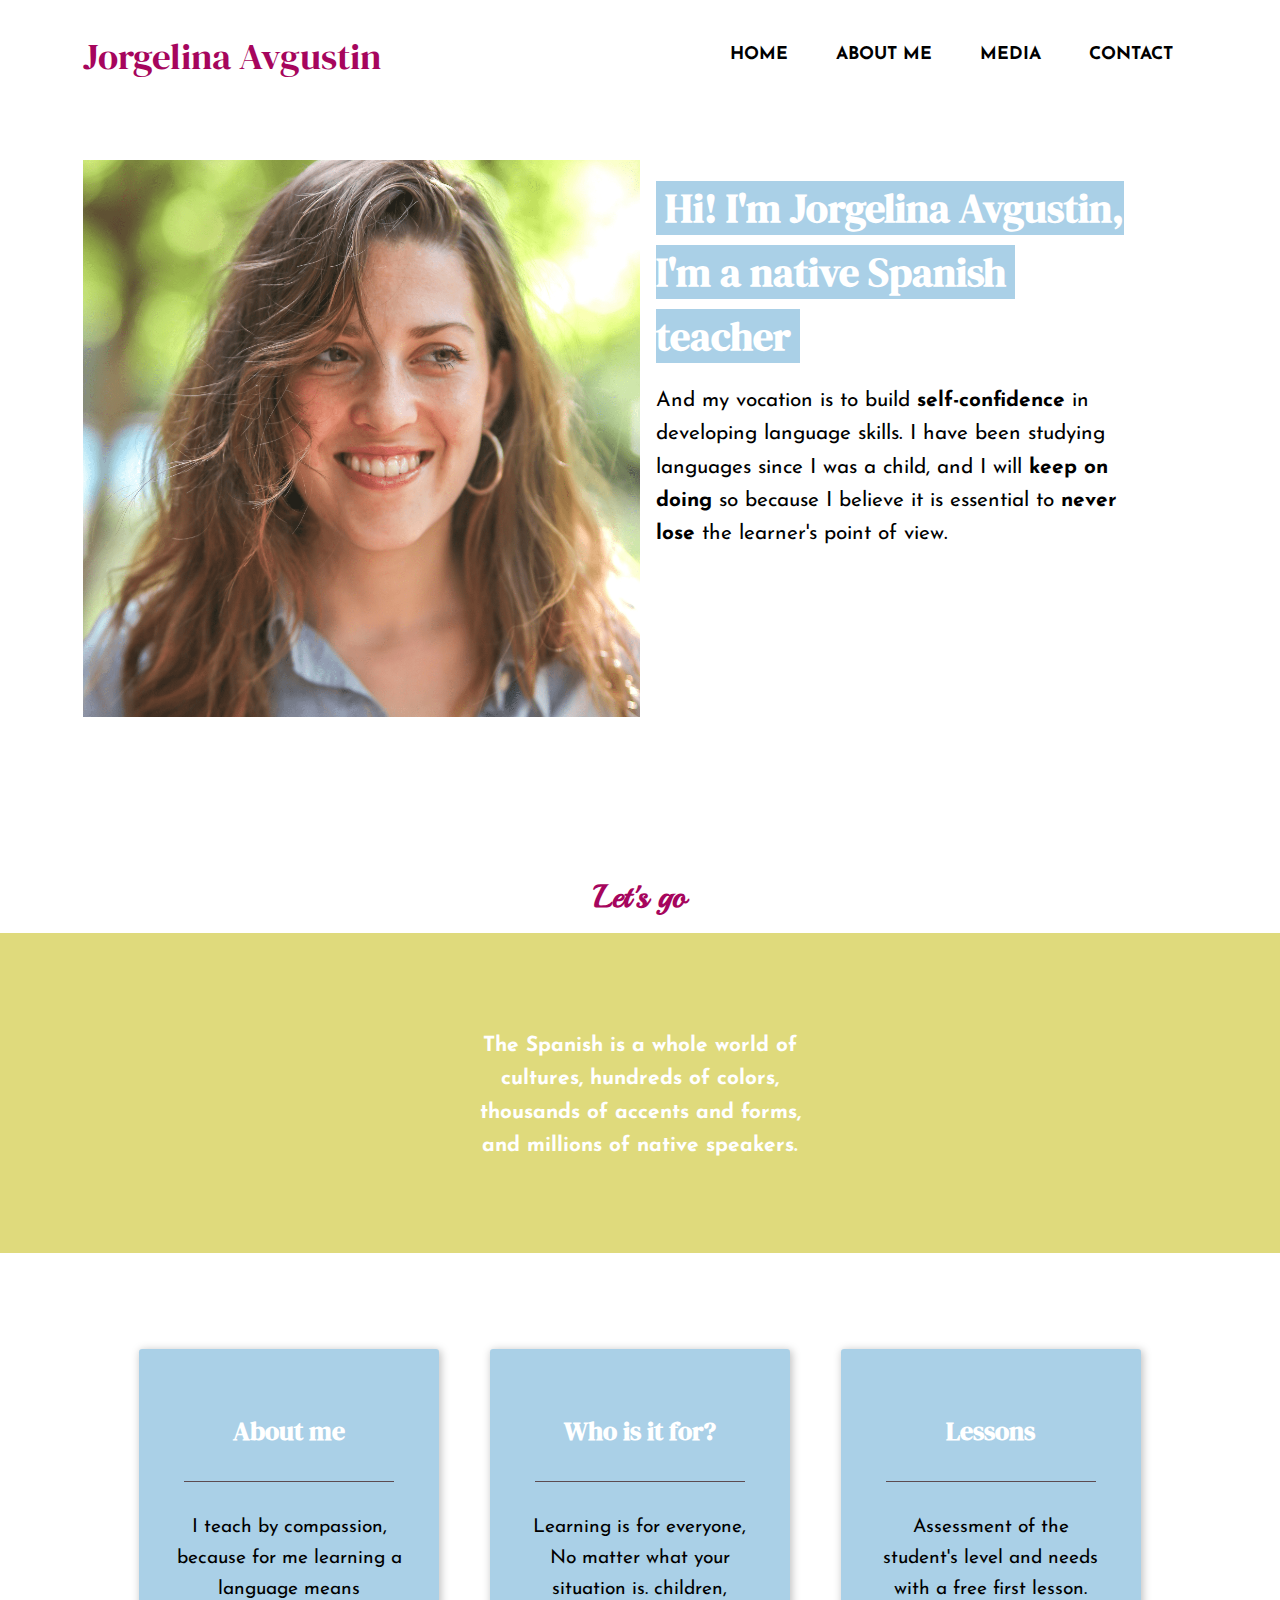
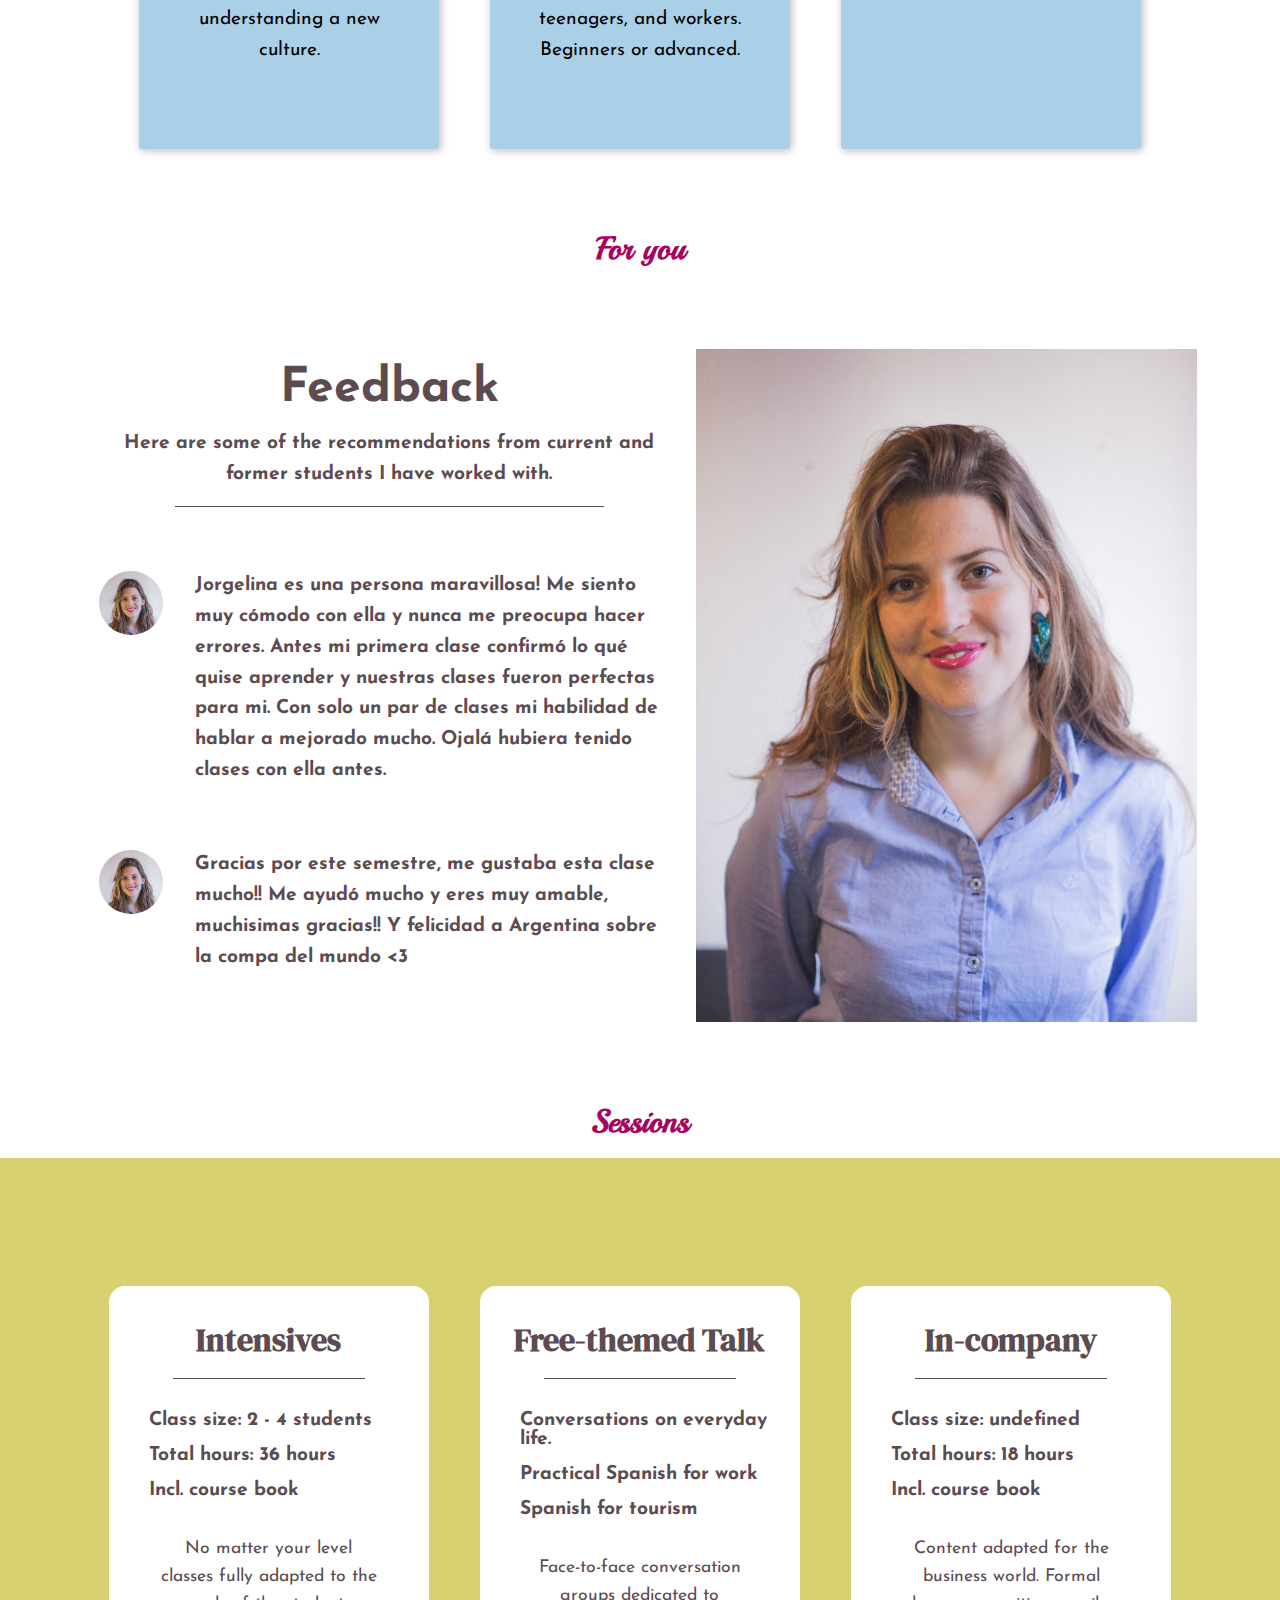
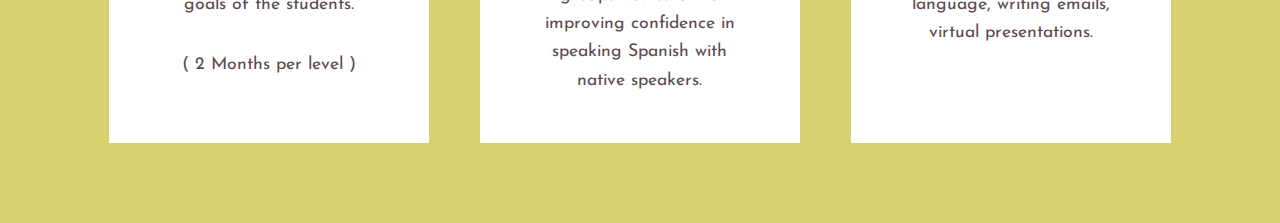
==== index.html @ 318514cb "avance en section contact, mejora de imagenes" ====
<!DOCTYPE html>
<html lang="en">
<head>
    <meta charset="UTF-8">
    <meta name="viewport" content="width=device-width, initial-scale=1.0">
    <link rel="stylesheet" href="style.css">
    
    <link href="https://fonts.googleapis.com/css2?family=Great+Vibes&family=Josefin+Sans:wght@200&display=swap" rel="stylesheet">
    <link rel="preconnect" href="https://fonts.googleapis.com">
    <link rel="preconnect" href="https://fonts.gstatic.com" crossorigin>
    <link href="https://fonts.googleapis.com/css2?family=DM+Serif+Display&family=Great+Vibes&family=Josefin+Sans:wght@200&display=swap" rel="stylesheet">
    <link rel="preconnect" href="https://fonts.googleapis.com">
    <link rel="preconnect" href="https://fonts.gstatic.com" crossorigin>
    <link href="https://fonts.googleapis.com/css2?family=DM+Serif+Display&family=Great+Vibes&family=Josefin+Sans:wght@200&family=Playball&display=swap" rel="stylesheet">
    
    <title>Document</title>
</head>
<body>
    <header class="header">
        <sectiom class="container">
            <div class="logo ">
               <a href="index.html">Jorgelina Avgustin</a>
            </div>
            <button class="menu-btn">
                <svg xmlns="http://www.w3.org/2000/svg" width="40" height="30" viewBox="0 0 24 24"><path d="M4 6H20V8H4zM4 11H20V13H4zM4 16H20V18H4z"/></svg>
                <svg class="none" xmlns="http://www.w3.org/2000/svg" width="40" height="40" viewBox="0 0 24 24"><path d="M16.192 6.344L11.949 10.586 7.707 6.344 6.293 7.758 10.535 12 6.293 16.242 7.707 17.656 11.949 13.414 16.192 17.656 17.606 16.242 13.364 12 17.606 7.758z"/></svg>
            </button>
            <nav class="menu ">
                <a href="index.html">HOME</a>
                <a href="about.html">ABOUT ME</a>
                <a href="media.html">MEDIA</a>
                <a href="contact.html">CONTACT</a>
            </nav>
        </sectiom> 
    </header>
    <section class="home">
        <div class="container">
           
            <div class="home-content">
                <img src="Assets/1-min.png" alt="">
                <article class="margin1"><h1> Hi! I'm Jorgelina Avgustin,
I'm a native Spanish teacher 
</h1>
                            <p class="padding-t1">And my vocation is to build <b>self-confidence</b> in developing language skills. 
                                I have been studying languages since I was a child, and I will <b>keep on doing</b> so because I believe it is essential to <b>never lose</b> the learner's point of view. 
                            </p>
                           </article>

            </div>
        </div>

    </section>
    <h2 class="text-center">Let's go</h2>
    <section class="section2 text-center">
        
        <article class="informacion1">
            <div class=" container">
                <p class="margin1">The Spanish is a whole world of cultures, hundreds of colors, thousands of accents and forms, 
                    and millions of native speakers.</p>
            </div>
        </article>


        <div class="container ">

            <div class="cards">
                <aside class="about box-shadow-1">
                    <h3>About me</h3>
                    <div class="hr"></div>
                    <p>I teach by compassion, because for me learning a language means understanding a new culture.</p>
                
            </aside>
      


            <aside class="about box-shadow-1 ">
                    <h3>Who is it for?</h3>
                    <div class="hr"></div>
                    <p>Learning is for everyone, No matter what your situation is.  children, teenagers, and workers. 
                        Beginners or advanced. </p>
                
            </aside>
      

        
            <aside class="about  box-shadow-1">
                    <h3>Lessons </h3>
                    <div class="hr"></div>
                    <p>    Assessment of the student's level and needs with a free first lesson.</p>
                
            </aside>


            </div>

        </div>


    </section>
    <h2 class="text-center back-white"> For you</h2>
    <section class="section3">
        
            <div class=" container">
                <article class="informacion2">
                    <div class="opiniones">
                        <h4 class=" text-center ">Feedback</h4>
                        <p class=" text-center margin1">Here are some of the recommendations from current and former <b>students</b> I have worked with. </p>
                        <div class="hr"></div>
                        <aside class="users">
                            <img class="margin1" src="./Assets/IMG_0565.jpg" alt="">
                            <p class="padding01">Jorgelina es una persona maravillosa! 
                                Me siento muy cómodo con ella y nunca me preocupa hacer errores. Antes mi primera clase confirmó lo qué quise aprender y nuestras clases fueron perfectas para mi. Con solo un par de clases mi habilidad de hablar a mejorado mucho. Ojalá hubiera tenido clases con ella antes. </p>
                        </aside>
                        <aside class="users">
                            <img  class="margin1" src="./Assets/IMG_0565.jpg" alt="">
                            <p class="padding01">Gracias por este semestre, me gustaba esta clase mucho!! Me ayudó mucho y eres muy amable, muchisimas gracias!! Y felicidad a Argentina sobre la compa del mundo <3</p>
                        </aside>
                    </div>

                    <img src="./Assets/IMG_0574-min.jpg" alt="">
            </article>
            </div>
        
    </section>
    <h2 class="text-center back-white">Sessions</h2>
    <section class="section4">
        <div class="container">
                <div class="cards2">
                    <aside class="card ">
                        <h3 class="text-center">Intensives</h3>
                        <div class="hr"></div>
                        <ul>
                            <li>Class size: 2 - 4 students </li>
                            <LI  class="padding-t1">Total hours: 36 hours</LI>
                            <li  class="padding-t1">Incl. course book</li>
                        </ul>
                        <p class="text-center padding-t1">No matter your level classes fully adapted to the goals of the students.</p>
                        <p class="text-center">( 2 Months per level )</p>

     
                    </aside>

                    <aside class="card ">
                        <h3 class="text-center">Free-themed Talk</h3>
                        <div class="hr"></div>
                        <ul>
                            <li>Conversations on everyday life. </li>
                            <LI  class="padding-t1">Practical Spanish for work</LI>
                            <li  class="padding-t1">Spanish for tourism</li>
                        </ul>
                        <p class="text-center padding-t1">Face-to-face conversation groups
                            dedicated to improving confidence 
                           in speaking Spanish with native speakers.</p>

     
                    </aside>

                    <aside class="card">
                            <h3 class="text-center">In-company</h3>


                        <div class="hr"></div>
                        <div class="cabecera"></div>
                        <ul>
                            <li>Class size: undefined </li>
                            <LI class="padding-t1">Total hours: 18 hours</LI>
                            <li  class="padding-t1">Incl. course book</li>
                        </ul>
                        <p class="text-center padding-t1">Content adapted for the business world. Formal language, writing emails, virtual presentations.</p>

                    </aside>
                </div>

        </div>
    </section>


    <script src="index.js"></script>
</body>
</html>
---- style.css ----
/* *********** Custom Properties ********** */
:root{
    --light-blue-color:#d7d16f;
    --blue-color:#aad0e7;
    --gray-color:#fffff;
    --darkk-color:#5c4b51;
    --orange-color:#a6055d;
    --light-red-color:#0e0d0d;
    --red-color:#dfda7c;
    --header-height:5rem;
    --max-width:70%;
    --font: "Josefin Sans", sans-serif;
  }
  
  
  /* *********** Resets ********** */
  html {
      box-sizing: border-box;
      font-family: var(--font);
      font-size: 16px;
      scroll-behavior: smooth;
    }
    
    *,
    *::after,
    *::before {
      box-sizing: inherit;
    }
    
    body {
      margin: 0;
      overflow-x: hidden;
      color: var(--text-color);
    }
    
    a {
      color: var(--link-color);
      text-decoration: none;
    }
    
  
    
    h1 {
      margin: 0;
      font-size: 2rem;
    }
    
    h2 {
      margin: 0;
      font-size: 1.5rem;
    }
    
    h3 {
      margin: 0;
      font-size: 1.25rem;
    }
    
    h4 {
      margin: 0;
      font-size: 1rem;
    }
    
    h5 {
      margin: 0;
      font-size: 0.85rem;
    }
    
    h6 {
      margin: 0;
      font-size: 0.7rem;
    }
    
    img {
      width: 100%;
      height: auto;
    }
    
    p {
      line-height: 1.6;
      margin: 0;
    }
    /* *********** Utilities ********** */
    .btn{
      margin-top: 1rem;
      padding:  1rem 1rem;
      border-radius: 0rem;
      border: thin solid #000;
      display: inline-block;
      text-align: center;
      text-decoration: none;
      color: #000;
      
      font-size: 1.2rem;
      font-weight: bold;
      
      transition: all .4s ease-in .1s;
    }
    .btn:hover{
      background-color: #000;
      color: #fff;
    }



    .top50{
      position: absolute;
      top: 50%;
    }
    .text-felt{
      text-align: left;
    }
    .text-center{
      text-align: center;
    }
    .text-right{
      text-align: right;
    }
    .padding1{
      padding: 1rem;
    }
    .padding01{
      padding: 0 1rem;
    }
    .padding-b1{
      padding-bottom: 1rem;
    }
    .padding-t1{
      padding-top: 1rem;
    }
    .margin1{
      margin: 1rem;
    }
   .none{
      display: none;
  }
  .box-shadow-1{
    box-shadow: 0.10rem 0.10rem .5rem rgba(0, 0, 0,0.25); 
  }
  .font-2{
    font-size: 1.1rem;
  }
  .back-white{
    background-color: white;
  }
  .container{
    width: 90%;
    margin-left: auto;
    margin-right: auto;
  }
  @media screen and (min-width:720px){
    .container{
      width: 60%;
    }
  }

  /* *********** Menu   ///   Header ********** */

.menu-btn{
  
    border: 0;
    cursor: pointer;
    background-color: var(--second-color);
  }
  .menu-btn svg{
    fill: var(--orange-color);
  }
  
  
  
  
  
  
  .menu{
      position: fixed;
      left: 0;
      bottom: var(--header-height);
      width: 100%;
      background-color:#fff;
      display: flex;
      flex-direction: column;
      top: var(--header-height);
      height: 16rem;
      pointer-events: none;
      z-index: 999;
  

      clip-path: inset(0 0 100% 0);
      transition: clip-path .7s ease;
  }
  
  .menu.is-active{
    clip-path: inset(0 0 0 0);
    pointer-events: auto;
    box-shadow: 0.10rem 0.10rem .5rem rgba(0, 0, 0,0.25); 
    }
  
  .menu a{
    color: var(--dark-color);
    margin: 1.5rem;
    font-size: 1rem;
    text-decoration: none;
    font-family: 'Josefin Sans', sans-serif;
    font-weight: bold;

  }


    /*header*/
    .header{
      
      left: 0;
      top: 0;
      z-index: 999;
      padding: .6rem;
      width: 100%;
      height: var(--header-height);
      background-color:var(--gray-color);
  }
  .header> .container{
    margin-top: .8rem;
    display: flex;
    justify-content: space-between;
    align-items: center;
    width: 100%;
    }
  .logo{
    
    font-size: 7vw;
    color: var(--orange-color);
    font-family: 'DM Serif Display', serif;
  }


  @media screen and (min-width:500px){
    .logo{
      font-size: 2.3rem;
    }

  
  }
  
  @media screen and (min-width:1024px){
    .menu-btn{
      display: none;
    }
    .menu{
      position: static;
      clip-path: inset(0 0 0 0);
      pointer-events: auto;
      width: auto;
      flex-direction: row;

      height: 32%;

    }
    .none{
      display: inline;
    }
    .menu a{
      font-size: 1.1rem;
    }
    .header > .container{
      justify-content: space-between;
    }
    .menu a{
      padding-bottom: .2rem;
      position: relative;
    }
    .menu a::after{
      content: "";
      position: absolute;
      width: 0;
      bottom: 0;
      height: .10rem;
      background-color: #000;
      left: 50%;
      transition: width 0.5s ease, left 0.5s ease, right 0.5s ease 
    }
    .menu a:hover::after{
      width: 100%;
      left: 0;
    }    .menu a::after{
      content: "";
      position: absolute;
      width: 0;
      bottom: 0;
      height: .10rem;
      background-color: #000;
      left: 50%;
      transition: width 0.5s ease, left 0.5s ease, right 0.5s ease 
    }
    .menu a:hover::after{
      width: 100%;
      left: 0;
    }
    }
  

/* ************** Styles ************** */ 




  /* ************** HOME ************** */ 

.home{
  padding-top: 5rem;
  padding-bottom: 7rem;
  background-color: var(--gray-color);
}

h1{
  font-size: 2rem;
  font-family: 'DM Serif Display', serif;
  font-weight: bolder;
  background-color: var(--blue-color);
  color: #fff;
  display: inline;
  line-height : 3rem;
  white-space: pre-wrap;
}

/* ////////////////HOME MEDIA QUERY//////////// */ 

@media screen and (min-width:768px){
.home-content img{
  width: 50%;
  height: auto;
}
.home-content{
  display: flex;
  flex-direction: row;

}
.home-content article{
  max-width: 30rem;
  
}
.container{
  margin-left: auto;
  margin-right: auto;
  width: 100%;
  max-width:740px;
}

}
  @media screen and (min-width:1024px){ 
      .home-content img{
        padding-bottom: 3rem;
      }
      h1{
        font-size: 2.5rem;
        line-height : 4rem;
      }
      .home-content p{
        font-size: 1.3rem;
      }
      .container{
        margin-left: auto;
        margin-right: auto;
        width: 100%;
        max-width:1114px;
      }
  }


/************ section2 ********* */
.section2{
  margin-bottom: 5rem;
}
h2{
  font-size: 2rem;
  color: var(--orange-color);
  background-color: var(--gray-color);
  font-family: 'Playball', 'cursive';
  padding-bottom: 1rem;
}
.informacion1{
  background-color: var(--red-color);
  color: #fff;
  font-weight: bold;
  font-size: 1.3rem;
  padding-top: 2rem;
  margin-bottom: 6rem;
  height: 20rem;
}


.about{
  border-radius: .2rem;
  background-color: var(--blue-color);
  padding-top: 4rem;
  padding-bottom: 2rem;
  margin-top: 4rem;
  margin-left: auto;
  margin-right: auto;
  width: 100%;
  height: 25rem;
  transition: transform 1s ease 0s;
}
.about:hover{
  transform: translateY(-2rem);
}








.about p{
  margin: 2rem;
  color: #000;
  font-size: 1.2rem;
}
.about h3{
  font-size: 1.6rem;
  font-family: 'DM Serif Display', serif;
  font-weight: bolder;
  color: #fff;
  display: inline;
}
.about .hr{
  width: 70%;
  margin-left: auto;
  margin-right: auto;
  height:  .1px;
  background-color: #5c4b51;
  margin-top: 2rem;
}

/* ////////////////SECTION2 MEDIA QUERY//////////// */ 
@media screen and (min-width:1024px){ 
  .cards{
    display: grid;
    grid-template-columns: repeat(3,30%);
    justify-content: space-between;
    align-items: center;
  }
  .informacion1{
    height: 20rem;
    padding-top: 5rem;
  }
  .informacion1 .container{
    width: 30%;
  }
  .about{
    margin-top: 0;
  }
  .cards{
    margin-left: auto;
    margin-right: auto;
    width: 90%;
  }
}
/************ section3 ********* */
.section3{
  background-color: #fff;
}
.informacion2{
  
  color: var(--darkk-color);
  font-weight: bold;
  font-size: 1.2rem;
  padding-top: 2rem;
}
.informacion2 h4{
  font-size: 3rem;
}
.informacion2 .hr{
  background-color:var(--darkk-color);
  height: 1px;
  width: 80%;
  margin-left: auto;
  margin-right: auto;
}
.informacion2 img{
  margin-top: 2rem;
}
.users img{
 max-width: 4rem;
 border-radius: 50%;
}
.informacion2:nth-last-child(1){
  padding-bottom: 5rem;
}
/* ////////////////SECTION3 MEDIA QUERY//////////// */ 

@media screen and (min-width:768px){
  .informacion2 img{
    height: 100%;
    width: 100%;
  }
}
@media screen and (min-width:1024px){
  .informacion2 img{
    height: 100%;
    width: 45%;
  }
  .informacion2{
    display: flex;
  }
  .opiniones{
    margin-top: 3rem;
  }
  .informacion2 .hr{
    width: 70%;
  }
  .users{
    display: flex;
    margin-top: 2rem;
  }
  .users p{
    margin-top: 2rem;
  }
}

/************ section4 ********* */
.section4{
  background-color: var(--light-blue-color);
  padding-top: 8rem;
  padding-bottom: 1rem;
}
.cards2{
  background-color: var(--light-blue-color);
}

.card{
  border-radius: 1rem 1rem 0 0;
  margin-bottom: 4rem;
  background-color: #fff;
  padding-top: 2rem;
  padding-bottom: 1rem;
  margin-left: auto;
  margin-right: auto;
  width: 100%;
  color: var(--darkk-color);
  transition: transform 1s ease 0s;
}
.card:hover{
  transform: translateY(-2rem);
}
.card h3{
  font-family: 'DM Serif Display', serif;
  font-size: 2rem;
  padding-bottom: 1rem;
  
}
.hr{
  height: 1px;
  width: 60%;
  background-color: var(--darkk-color);
  margin-left: auto;
  margin-right: auto;
  margin-bottom: 2rem;
}
.card ul{
  list-style: none;
  font-size: 1.2rem;
  font-weight: bold;
}
.card p{
  font-size: 1.1rem;
  margin: 0 3rem;
  padding-bottom: 2rem;
}
.card img{
  width: 2rem;
}
.link{
  text-align: center;
}


/* ////////////////SECTION4 MEDIA QUERY//////////// */ 

@media screen and (min-width:1024px){
.cards2{
  display: grid;
  grid-template-columns: repeat(3, 33.3333%);
}
.card{
  width: 20rem;
}
}

/* ////////////////  FOOTER  //////////// */ 
/* .footer{
  padding-top: 1rem;
  background-color: var(--red-color);
  color: #fff;
  width: 100%;
  height: 5rem;
  font-size: 2rem;
  font-family: 'DM Serif Display', serif;
} */


/* ------------------- MEDIA  ----------------- */ 
.media1{
  padding-bottom: 10rem;
  background-color: var(--gray-color);
}
.m-cabecera{
  padding-top: 3rem;
  background-color: var(--gray-color);
}
.m-h1{
  background-color: #ffffff00;
  color: #000;
  font-family: "josefin sans";
  display: block;
  font-size: 2.5rem;
}
.m-cabecera p{
  padding-top: 2rem;
  font-size: 1.2rem;
  color: #000;
}
.videos{
  background-color: var(--gray-color);
}
.sinopsis h2{
  padding-top: 6rem;
  font-family: "josefin sans";
  font-weight: bold;
}
.sinopsis p{
  font-size: 1.2rem;
}




.video{
  margin-top: 1rem;
  padding:3rem 0;
  margin-left: auto;
  margin-right: auto;
}
.cont-videos{
  position: relative;
}
.video img{
  width: 80%;
  position: relative;
  z-index: 1;
  left: 10%;
}
.cuadro1,
.cuadro2{
  width: 70%;
  height: 70%;
  position: absolute;
  background-color: var(--blue-color);
}
.cuadro1{
  bottom: 40%;
  left: 5%;
}
.cuadro2{
  top: 40%;
  left: 25%;
}

/* ////////////// FOOTER /////////// */ 


@media screen and (min-width:768px){
  .video{
    width: 80%;
  }
}
@media screen and (min-width:1024px){
  .m-cabecera{
    width: 40rem;
    margin-left: 20%;
    margin-bottom: 10rem;
  }
  .m-cabecera h1{
    width: 70%;
    font-size: 2.8rem;
  }
  .m-cabecera p{
    padding-top: 0rem;
    font-size: 1.4rem;
  }
  .m-cabecera a{
    font-size: 1.4rem;
  }
  .videos{
    display: flex;
    justify-content: center;
    margin: 7rem 10rem;
  }
  .reverse{
    flex-direction: row-reverse;
  }
  .sinopsis{
    width: 50%;
    text-align: center;
    margin-top: 6rem;
  }
  .sinopsis p{
    padding: 0 10rem;
  }
  .video{
  width: 50%;
  }
}

/* ------------------- ABOUT ME  ----------------- */ 
.aboutme{
  background-color: var(--gray-color);
  padding-top: 5rem;
}
.about1{
  padding-bottom: 3rem;
}
.fondo{
  background-color: var(--light-blue-color);
  height: 15rem;
  position: relative;
  margin-bottom: 1rem;
}
.a-img{
  height: 15rem;
  width: 15rem;
  position: absolute;
  top: -2rem;
}
.cont-a-img{
  width: 15rem;
  height: 15rem;
}
.about1 h1{
  font-size: 2rem;
  color: #000;
  background-color: #ffffff00;
  font-family: 'DM Serif Display';
}

.about1 ul{
  padding: 1rem 1.5rem;
}
.about1 li{
  font-size: 1.4rem;
  margin: 1rem 0;
}
.about1 .texto{
  font-size: 1.2rem;
  margin-top: 3rem;
  margin: 1rem;
}
.about1 a{
  margin-top: 4rem;
  font-size: 1.1rem;
}
.about2-container h3{
  font-size: 2rem;
  font-family: 'DM Serif Display';
  padding-bottom: 2rem;
}
@media screen and (min-width:1024px){
.aboutme{
  padding-top: 1rem;
}
.about1{
  display: flex;
  flex-direction: row-reverse;
  align-items: center;
}
.fondo-cont{
  width: 30%;

  margin-right: auto;
  margin-left: 4rem;
}
.fondo{
  width: 30rem ;
  height: 90vh;
  margin-left: auto;
  margin-right: auto;
}
.a-img{
  left: 35%;
  top: 20% ;
  width: 25rem;
  height: auto;
}
.contenido{
  width: 30%;
  margin-left: auto;
  margin-right: 0;

}

}
/* *********** Contact Form ********** */
.contact-form{
  padding: 1rem;
  margin-left: auto;
  margin-right: auto;
}
.contact-form>*{
  padding: .5rem;
  display: block;
  width: 100%;
}
.contact-form>label{
  font-size: 1.2rem;
  font-weight: bold;
  padding-top: 2rem;
}
.contact-form input,
.contact-form textarea{
  font-size: 1.2rem;
  font-family: var(--font);
}
.contact-form input{
  border: 0;
  border-bottom: .17rem solid var(--red-color);
  padding-left: 0;
}
.contact-form textarea{
  border: none;
  border-bottom: .17rem solid var(--red-color);
  resize: none;
  height: 5rem;
}

.contact-form input[type="submit"]{
margin-top: 1rem;
background-color: var(--red-color);
padding-bottom: 0;
border-radius: .5rem;
padding: .8rem;


transition: all .5s ease-in-out;
}
.contact-form input[type="submit"]:hover{
  opacity: .75;
}
.contact-form *::placeholder{
  color: var(--darkk-color);
  padding-left: 1rem;
}

.contact-info{
  background-color: var(--red-color);
  padding: 0 1.5rem;
  color: #fff;
  font-weight: bold;
  font-size: 1.4rem;
  margin: 1rem;
}
.contact-info p{
  margin: 0 3rem;
  padding-top: 2rem;
}
.contact-info img{
height: auto;
width: 10rem;
padding: 0;
margin: 0;
}
@media screen and (min-width:1024px){
.contact-container{
  display: flex;
  flex-direction: row;
  justify-content: center;
  align-items: center;
  margin-top: 3rem;
}
.contact-info{
  width: 35%;
}
.contact-form{
  margin-bottom: 5rem;
}
  .contact-form>label{

    padding-top: 3rem;
  }

}
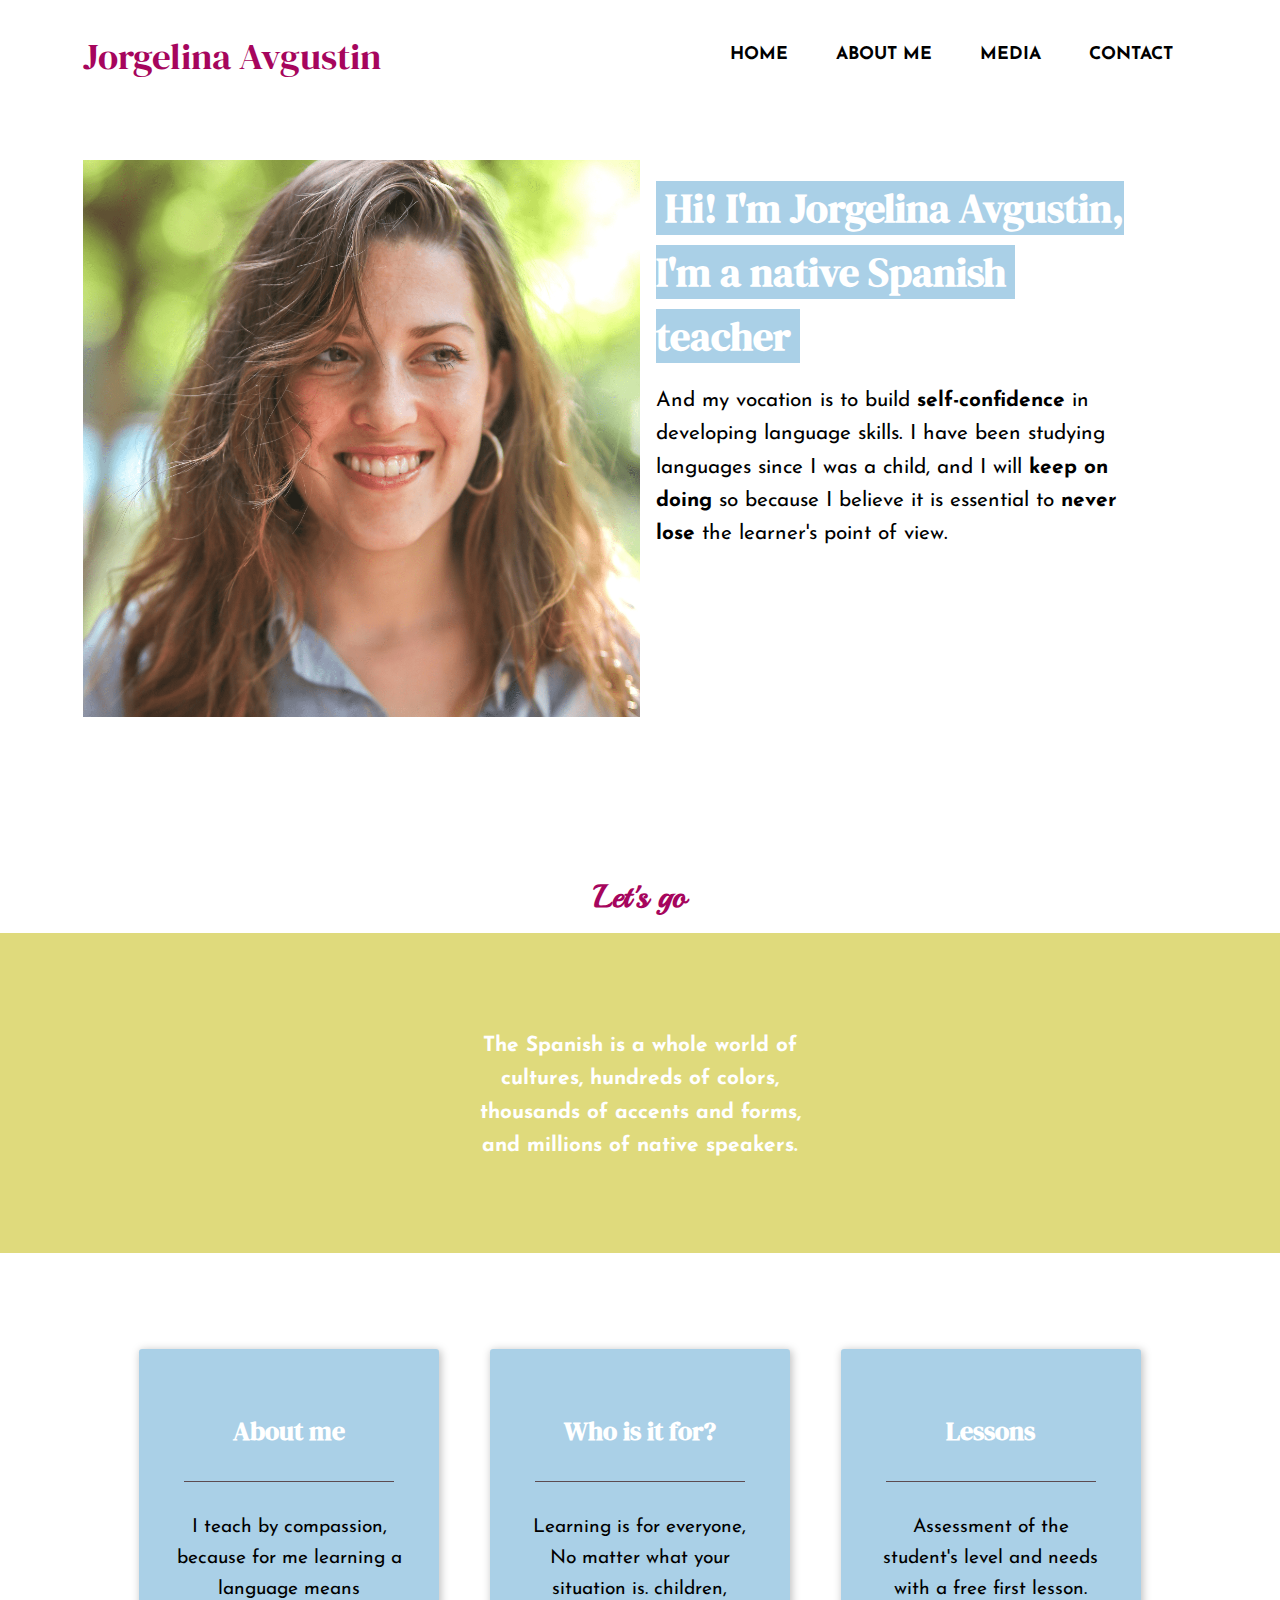
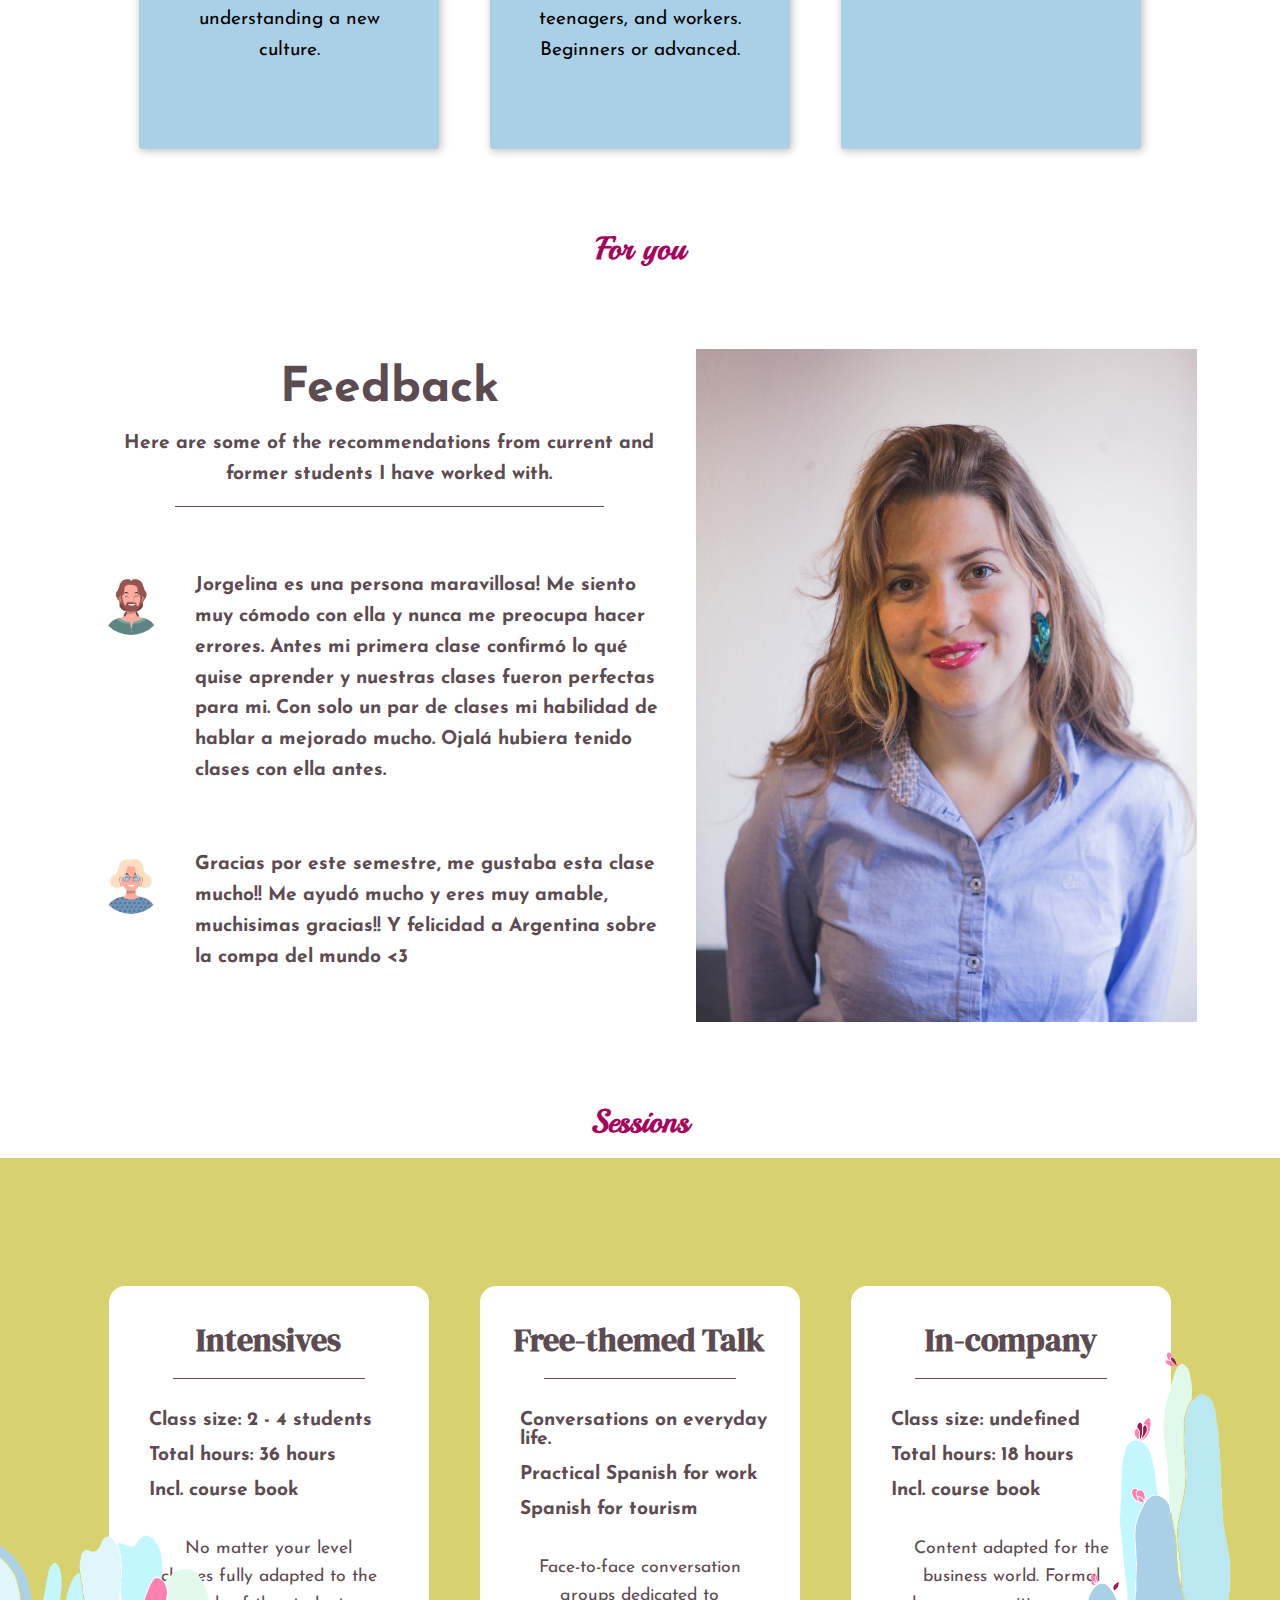
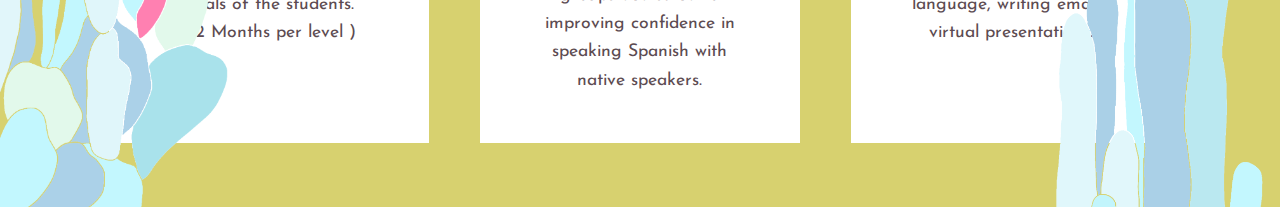
==== commit 6cc98eeb: "cactus" ====
--- a/index.html
+++ b/index.html
@@ -107,12 +107,12 @@
                         <p class=" text-center margin1">Here are some of the recommendations from current and former <b>students</b> I have worked with. </p>
                         <div class="hr"></div>
                         <aside class="users">
-                            <img class="margin1" src="./Assets/IMG_0565.jpg" alt="">
+                            <img class="margin1" src="Assets/cara2.jpg" alt="">
                             <p class="padding01">Jorgelina es una persona maravillosa! 
                                 Me siento muy cómodo con ella y nunca me preocupa hacer errores. Antes mi primera clase confirmó lo qué quise aprender y nuestras clases fueron perfectas para mi. Con solo un par de clases mi habilidad de hablar a mejorado mucho. Ojalá hubiera tenido clases con ella antes. </p>
                         </aside>
                         <aside class="users">
-                            <img  class="margin1" src="./Assets/IMG_0565.jpg" alt="">
+                            <img  class="margin1" src="Assets/cara1.jpg" alt="">
                             <p class="padding01">Gracias por este semestre, me gustaba esta clase mucho!! Me ayudó mucho y eres muy amable, muchisimas gracias!! Y felicidad a Argentina sobre la compa del mundo <3</p>
                         </aside>
                     </div>
@@ -172,6 +172,8 @@
                 </div>
 
         </div>
+        <img class="cac1" src="Assets/Cactus izquierda (nuevo color sin fondo).png" alt="">
+        <img class="cac2" src="Assets/Cactusderecha (color nuevo sin fondo).png" alt="">
     </section>
 
 
--- a/style.css
+++ b/style.css
@@ -520,7 +520,7 @@
 .section4{
   background-color: var(--light-blue-color);
   padding-top: 8rem;
-  padding-bottom: 1rem;
+  
 }
 .cards2{
   background-color: var(--light-blue-color);
@@ -531,7 +531,7 @@
   margin-bottom: 4rem;
   background-color: #fff;
   padding-top: 2rem;
-  padding-bottom: 1rem;
+  padding-bottom: 3rem;
   margin-left: auto;
   margin-right: auto;
   width: 100%;
@@ -563,8 +563,9 @@
 .card p{
   font-size: 1.1rem;
   margin: 0 3rem;
-  padding-bottom: 2rem;
-}
+  padding-bottom: 0rem;
+}
+
 .card img{
   width: 2rem;
 }
@@ -572,7 +573,9 @@
   text-align: center;
 }
 
-
+.section4>img{
+  display: none;
+}
 /* ////////////////SECTION4 MEDIA QUERY//////////// */ 
 
 @media screen and (min-width:1024px){
@@ -582,6 +585,22 @@
 }
 .card{
   width: 20rem;
+}
+.section4{
+  position: relative;
+}
+.section4>img{
+  display: block;
+  width: 15rem;
+  height: auto;
+  position: absolute;
+}
+.cac1{
+  bottom: 0;
+}
+.cac2{
+  bottom: 0;
+  right: 0;
 }
 }
 
@@ -599,7 +618,7 @@
 
 /* ------------------- MEDIA  ----------------- */ 
 .media1{
-  padding-bottom: 10rem;
+  
   background-color: var(--gray-color);
 }
 .m-cabecera{
@@ -762,7 +781,21 @@
   font-family: 'DM Serif Display';
   padding-bottom: 2rem;
 }
+
+
+.fondo>img{
+display: none;
+}
 @media screen and (min-width:1024px){
+  .fondo{
+    position: relative;
+  }
+  .fondo>img{
+    display: block;
+    position: absolute;
+    bottom: 0;
+    width: 13rem;
+    }
 .aboutme{
   padding-top: 1rem;
 }
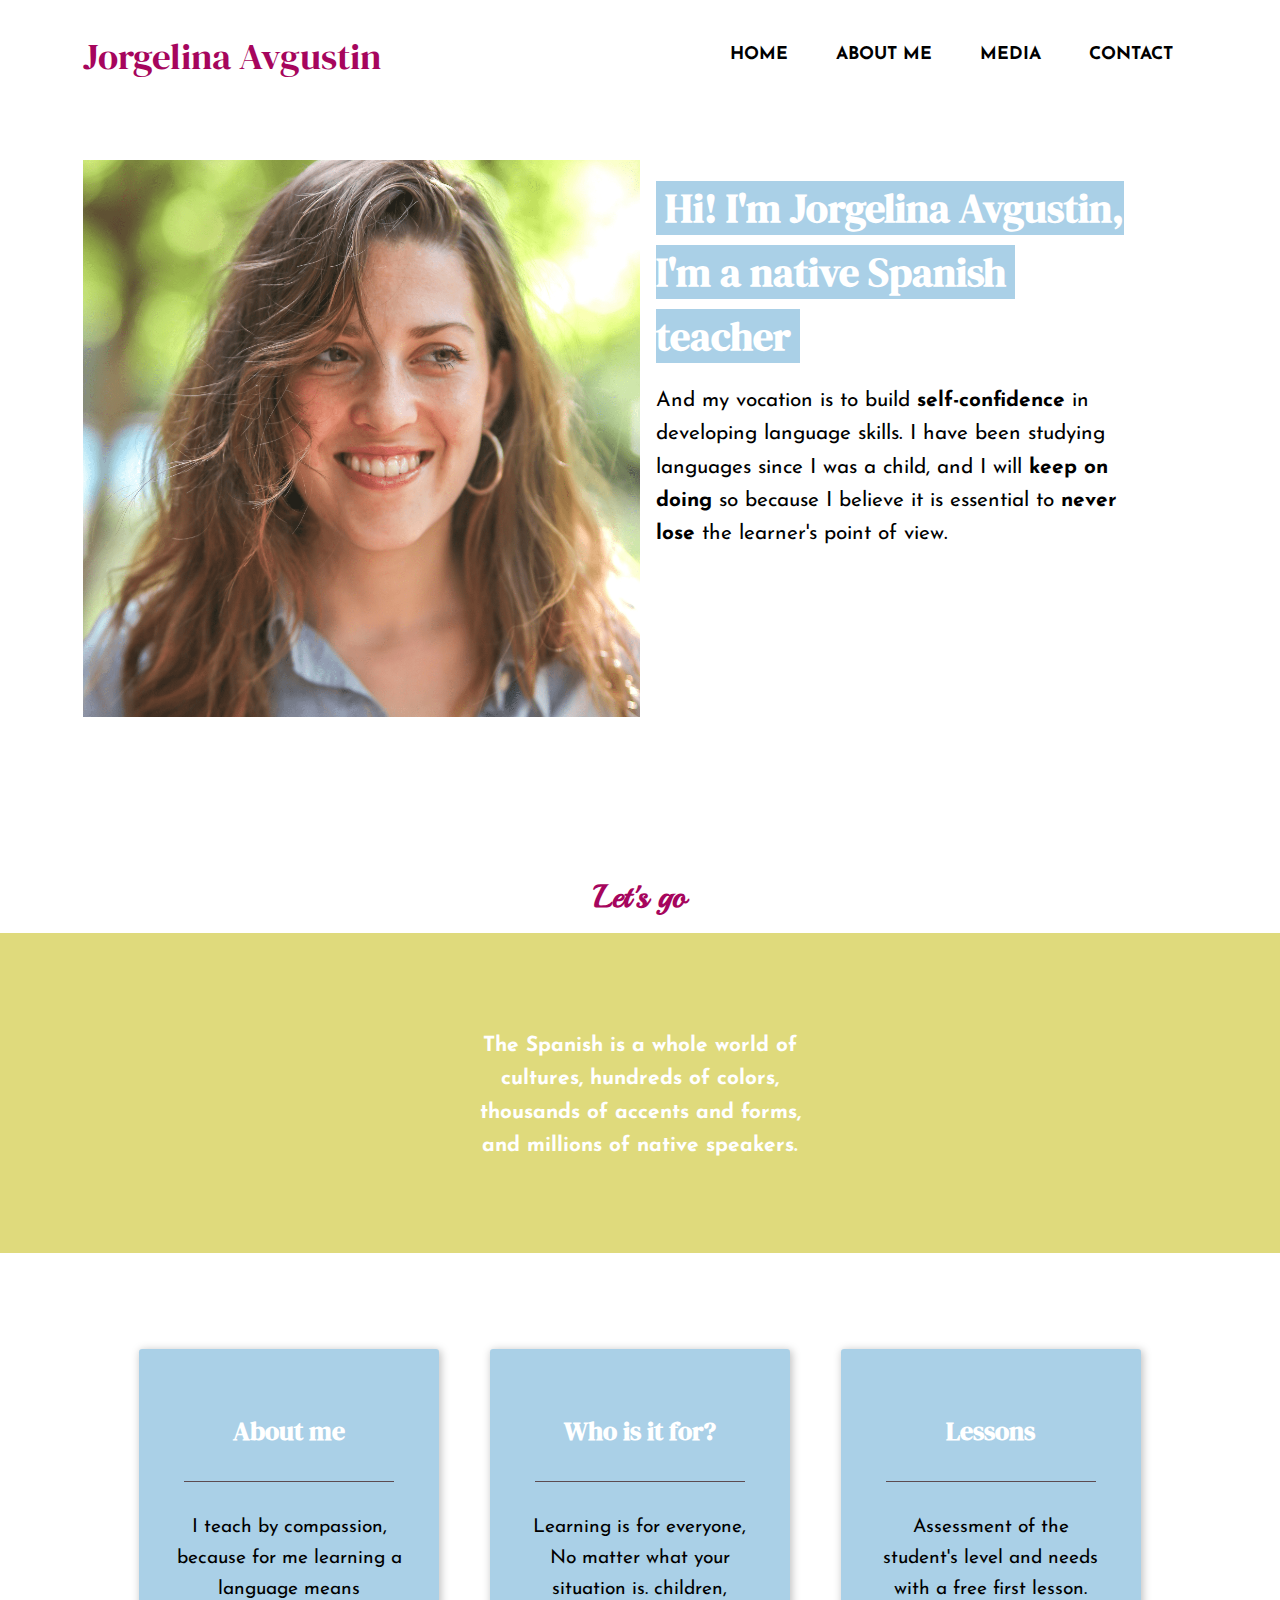
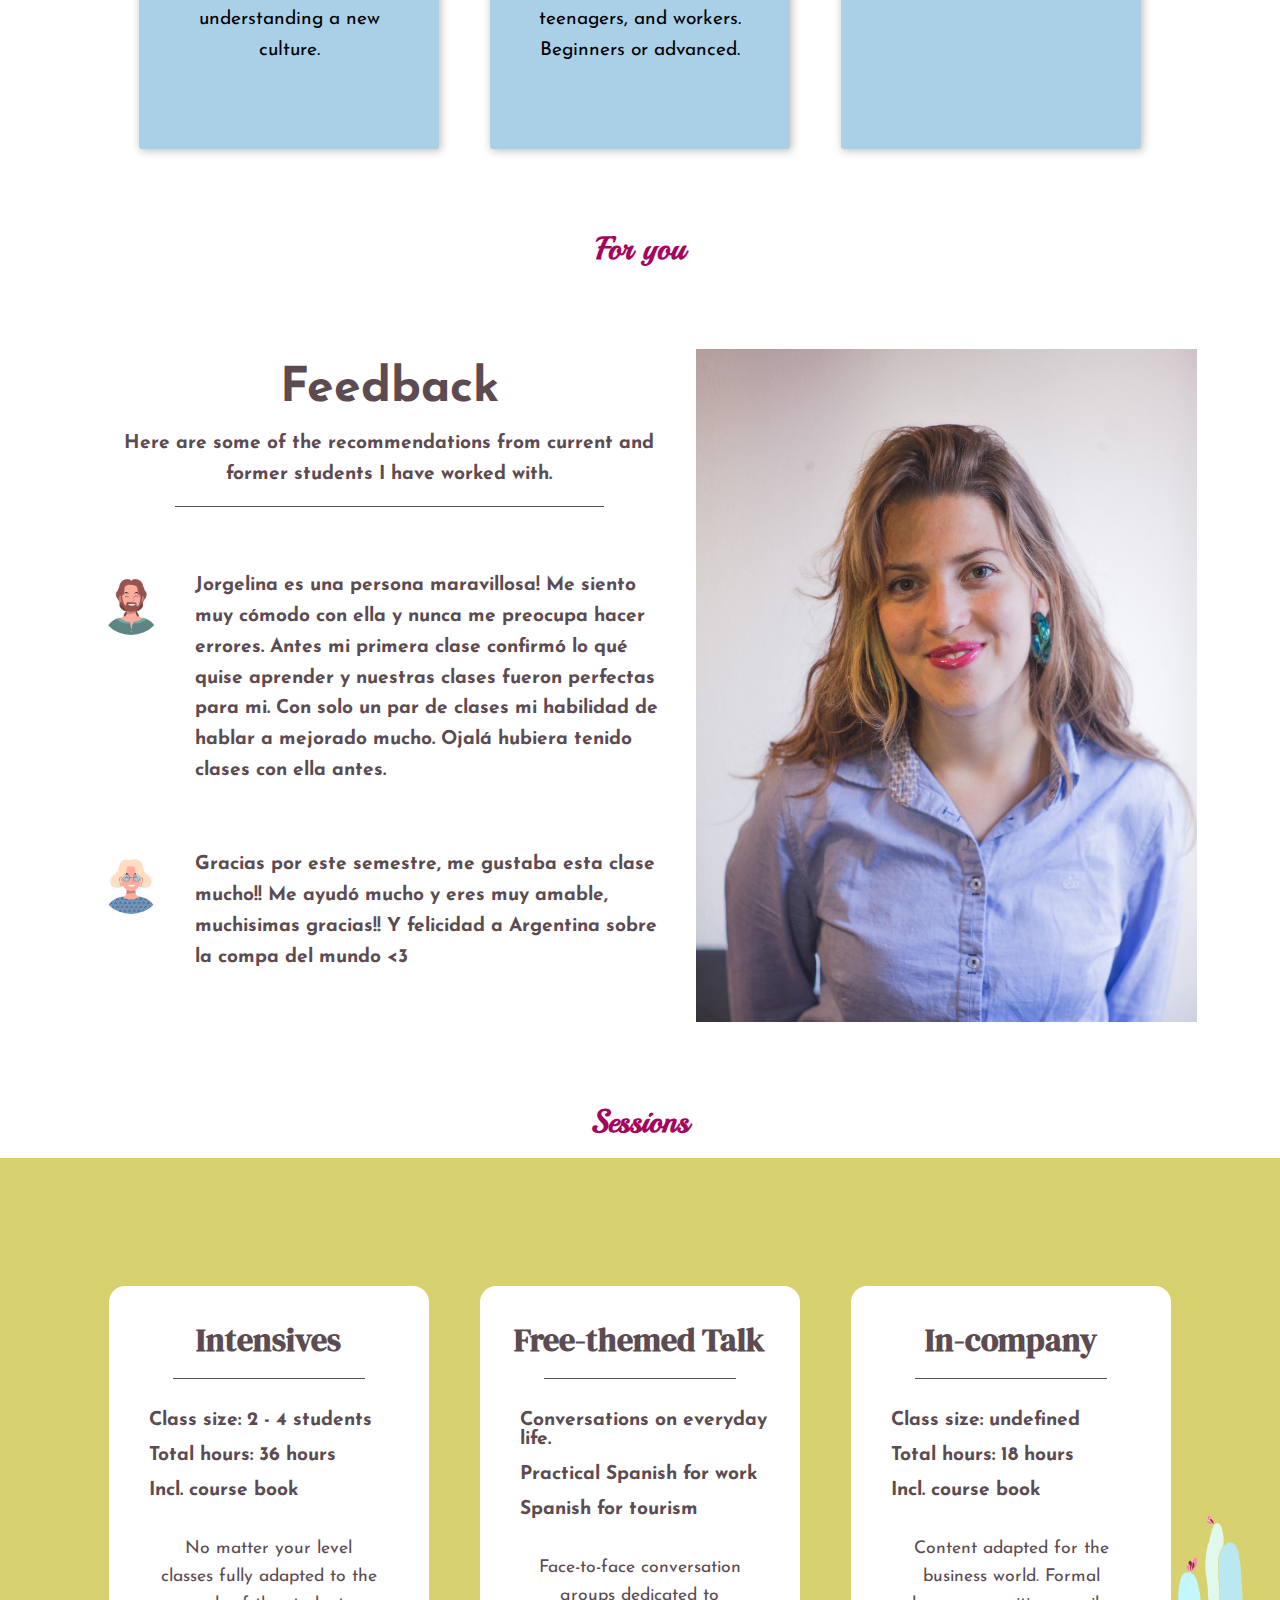
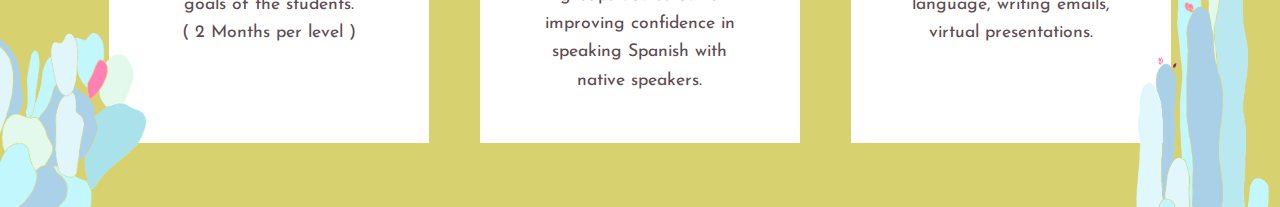
==== commit b60c7b05: "cambios generales" ====
--- a/index.html
+++ b/index.html
@@ -13,7 +13,8 @@
     <link rel="preconnect" href="https://fonts.gstatic.com" crossorigin>
     <link href="https://fonts.googleapis.com/css2?family=DM+Serif+Display&family=Great+Vibes&family=Josefin+Sans:wght@200&family=Playball&display=swap" rel="stylesheet">
     
-    <title>Document</title>
+    <title>Jorgelina | Spanish teacher</title>
+    <meta name="description" content="" >
 </head>
 <body>
     <header class="header">
--- a/style.css
+++ b/style.css
@@ -520,7 +520,7 @@
 .section4{
   background-color: var(--light-blue-color);
   padding-top: 8rem;
-  
+  padding-bottom: 2rem;
 }
 .cards2{
   background-color: var(--light-blue-color);
@@ -566,15 +566,10 @@
   padding-bottom: 0rem;
 }
 
-.card img{
-  width: 2rem;
-}
-.link{
-  text-align: center;
-}
 
 .section4>img{
   display: none;
+  height: 0;
 }
 /* ////////////////SECTION4 MEDIA QUERY//////////// */ 
 
@@ -588,10 +583,11 @@
 }
 .section4{
   position: relative;
+  padding-bottom: 0;
 }
 .section4>img{
   display: block;
-  width: 15rem;
+  width: 12%;
   height: auto;
   position: absolute;
 }
@@ -623,11 +619,15 @@
 }
 .m-cabecera{
   padding-top: 3rem;
-  background-color: var(--gray-color);
+  background-color: var(--light-blue-color);
+  color: #fff;
+}
+.cont-cabecera{
+  color: #fff;
 }
 .m-h1{
   background-color: #ffffff00;
-  color: #000;
+
   font-family: "josefin sans";
   display: block;
   font-size: 2.5rem;
@@ -635,7 +635,7 @@
 .m-cabecera p{
   padding-top: 2rem;
   font-size: 1.2rem;
-  color: #000;
+
 }
 .videos{
   background-color: var(--gray-color);
@@ -683,7 +683,7 @@
   left: 25%;
 }
 
-/* ////////////// FOOTER /////////// */ 
+/* //////////////   MEDIA QUERY /////////// */ 
 
 
 @media screen and (min-width:768px){
@@ -693,10 +693,24 @@
 }
 @media screen and (min-width:1024px){
   .m-cabecera{
-    width: 40rem;
-    margin-left: 20%;
-    margin-bottom: 10rem;
-  }
+    width: 100%;
+    margin-bottom: 6rem;
+    margin-top: 2rem;
+    position: relative;
+  }
+  .cont-cabecera{
+    width: 55%;
+    padding-bottom: 3rem;
+  }
+  .m-cabecera img{
+    width: 13rem;
+    position: absolute;
+    right:15%;
+    bottom: 0;
+  }
+
+
+
   .m-cabecera h1{
     width: 70%;
     font-size: 2.8rem;
@@ -717,12 +731,17 @@
     flex-direction: row-reverse;
   }
   .sinopsis{
+    
     width: 50%;
     text-align: center;
-    margin-top: 6rem;
+    padding-top: 1rem;
   }
   .sinopsis p{
-    padding: 0 10rem;
+    padding: 0 20%;
+  }
+  .sinopsis h2{
+    padding-top: 9rem;
+    padding-bottom: 3rem;
   }
   .video{
   width: 50%;
@@ -734,14 +753,12 @@
   background-color: var(--gray-color);
   padding-top: 5rem;
 }
-.about1{
-  padding-bottom: 3rem;
-}
+
 .fondo{
   background-color: var(--light-blue-color);
   height: 15rem;
   position: relative;
-  margin-bottom: 1rem;
+  
 }
 .a-img{
   height: 15rem;
@@ -888,16 +905,21 @@
   font-weight: bold;
   font-size: 1.4rem;
   margin: 1rem;
+  position: relative;
+  height: 25rem;
 }
 .contact-info p{
   margin: 0 3rem;
   padding-top: 2rem;
 }
 .contact-info img{
+position: absolute;
 height: auto;
 width: 10rem;
 padding: 0;
 margin: 0;
+bottom: -7%;
+left: 30%;
 }
 @media screen and (min-width:1024px){
 .contact-container{
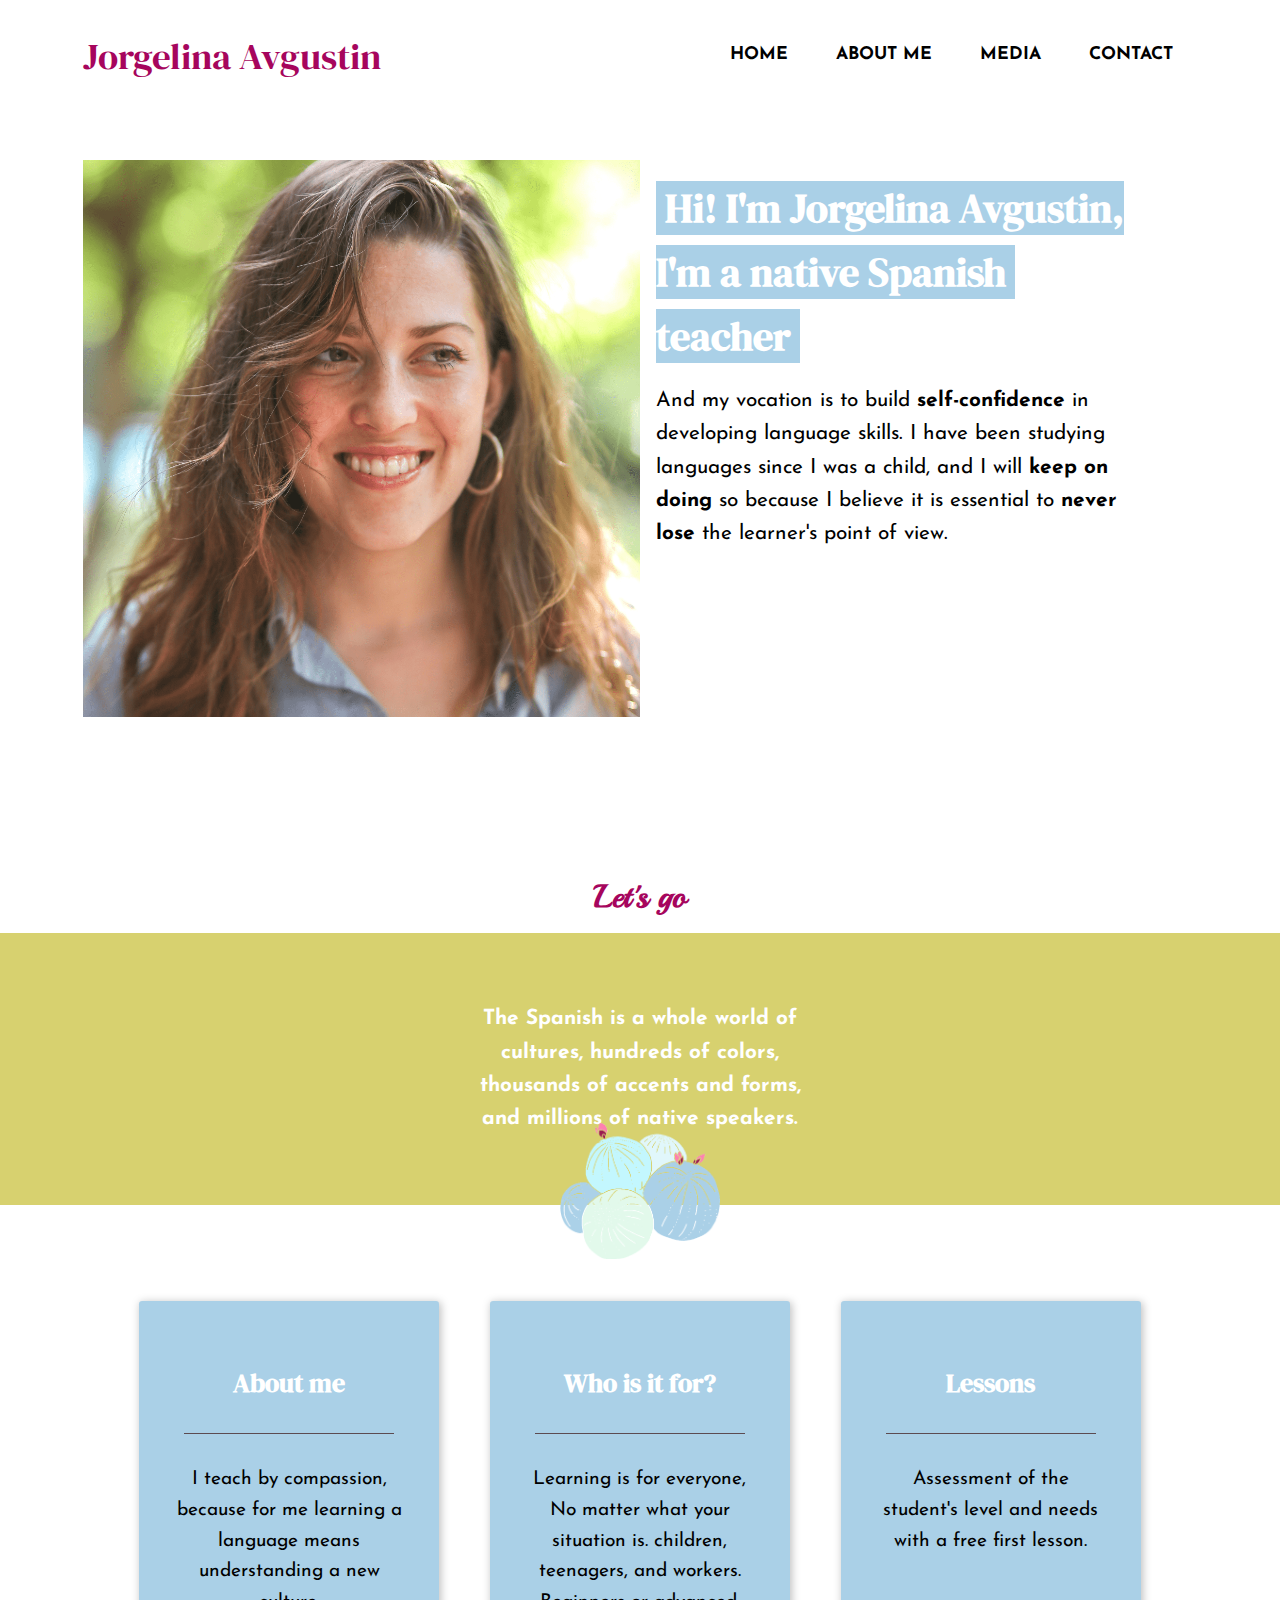
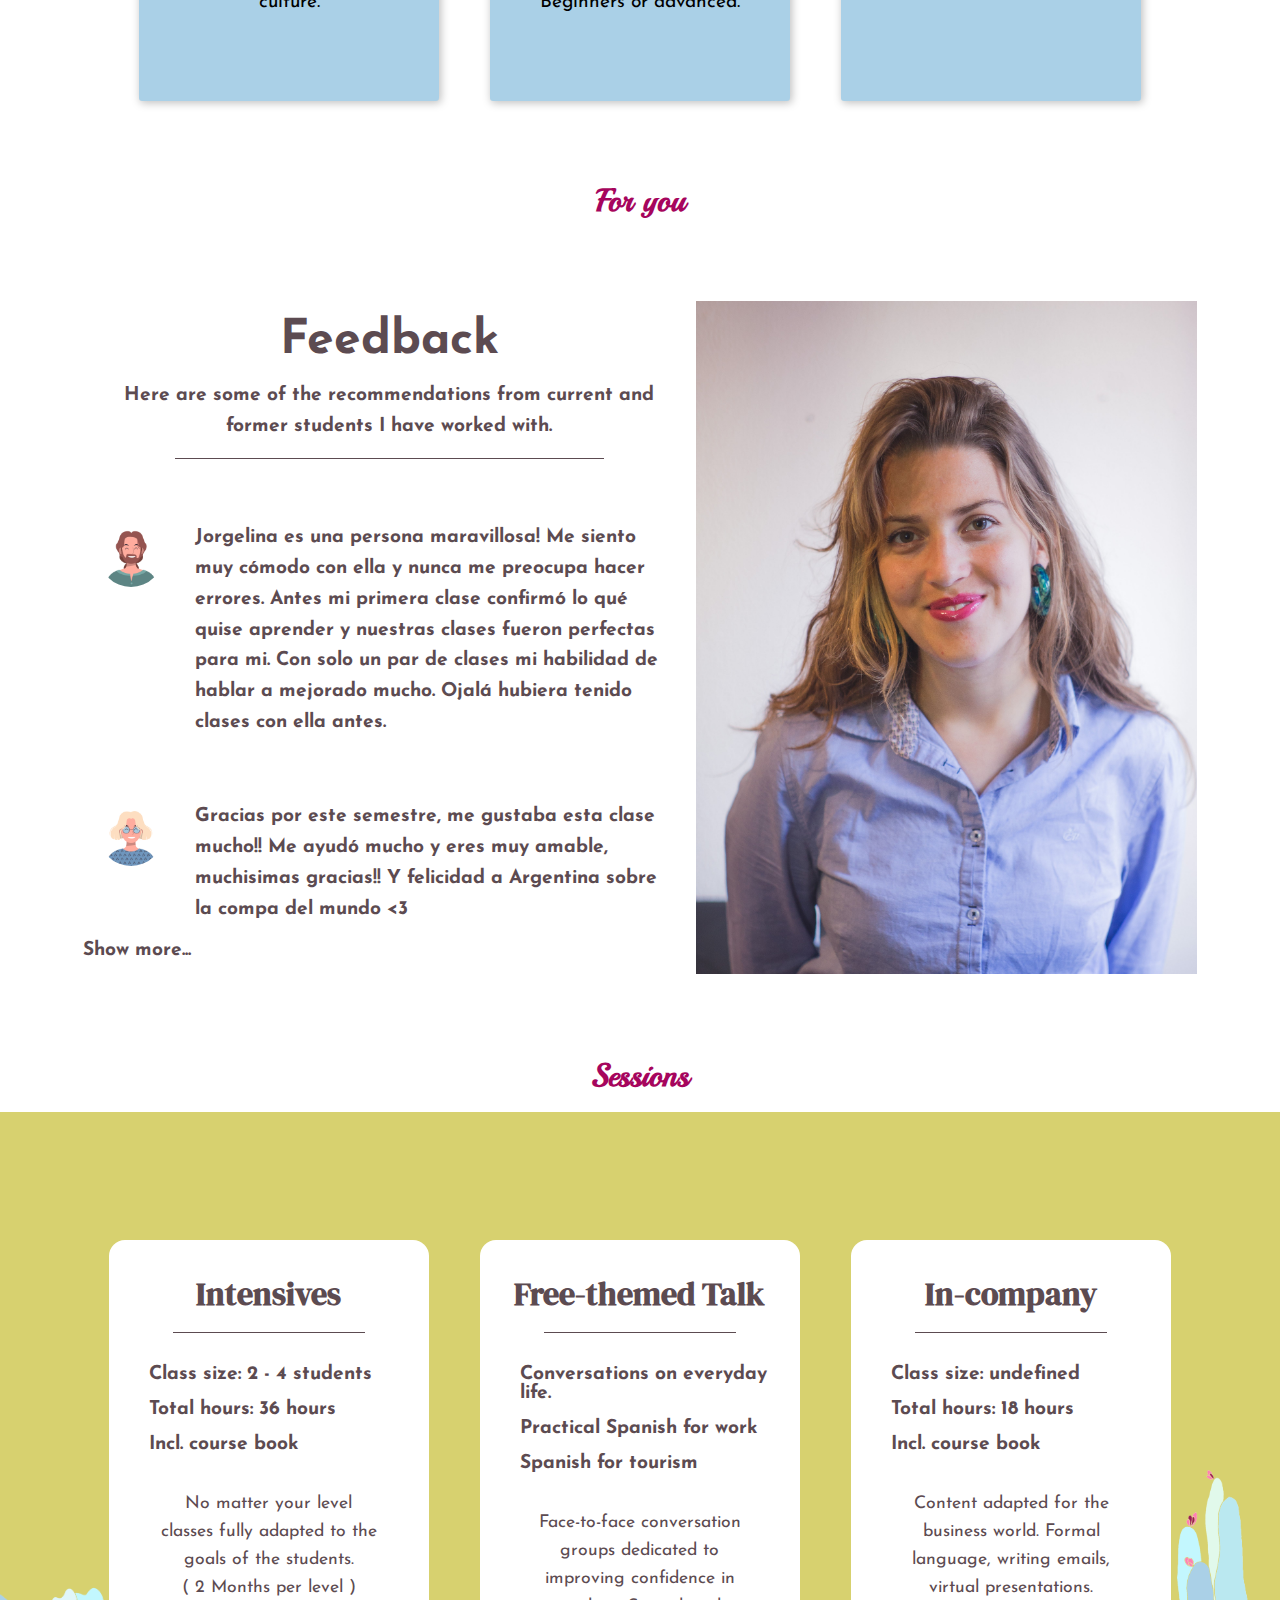
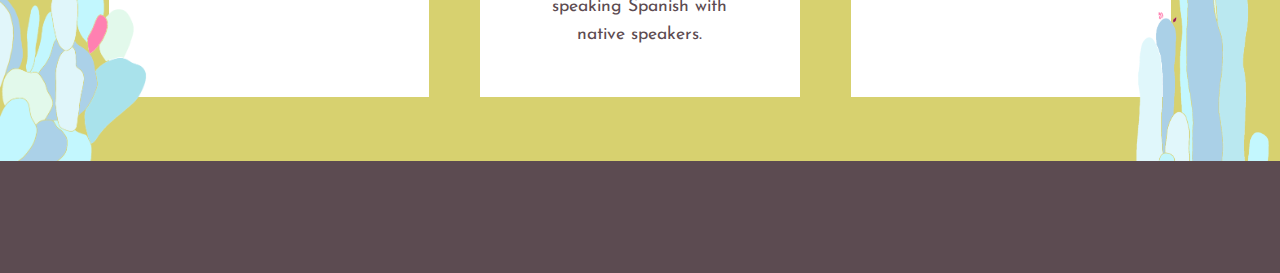
==== commit 5fba37f3: "asd" ====
--- a/index.html
+++ b/index.html
@@ -59,6 +59,7 @@
                 <p class="margin1">The Spanish is a whole world of cultures, hundreds of colors, thousands of accents and forms, 
                     and millions of native speakers.</p>
             </div>
+            <img src="./Assets/redonditos (sin fondo).png" alt="">
         </article>
 
 
@@ -102,7 +103,7 @@
     <section class="section3">
         
             <div class=" container">
-                <article class="informacion2">
+                <article class="informacion3">
                     <div class="opiniones">
                         <h4 class=" text-center ">Feedback</h4>
                         <p class=" text-center margin1">Here are some of the recommendations from current and former <b>students</b> I have worked with. </p>
@@ -116,13 +117,31 @@
                             <img  class="margin1" src="Assets/cara1.jpg" alt="">
                             <p class="padding01">Gracias por este semestre, me gustaba esta clase mucho!! Me ayudó mucho y eres muy amable, muchisimas gracias!! Y felicidad a Argentina sobre la compa del mundo <3</p>
                         </aside>
+                        <div class=" margin1 container">
+                            <a  href="#modal-opiniones"> Show more...</a>
+                        </div>
                     </div>
 
                     <img src="./Assets/IMG_0574-min.jpg" alt="">
             </article>
             </div>
-        
-    </section>
+    </section>
+    <article class="modal" id="modal-opiniones">
+        <div class="modal-content">
+            <a href="#close" class="modal-close"><svg xmlns="http://www.w3.org/2000/svg" width="40" height="40" viewBox="0 0 24 24"><path d="M16.192 6.344L11.949 10.586 7.707 6.344 6.293 7.758 10.535 12 6.293 16.242 7.707 17.656 11.949 13.414 16.192 17.656 17.606 16.242 13.364 12 17.606 7.758z"/></svg></a>
+            <div class="container text-center">
+                <h4>More Feedback</h4>
+                <div class="grande">
+                    <img src="" alt="">
+                    <img src="" alt="">
+                </div>
+                <ul class="puntos">
+                    <li class="punto"></li>
+                    <li class="punto"></li>
+                </ul>
+            </div>
+        </div>
+    </article>
     <h2 class="text-center back-white">Sessions</h2>
     <section class="section4">
         <div class="container">
@@ -176,7 +195,9 @@
         <img class="cac1" src="Assets/Cactus izquierda (nuevo color sin fondo).png" alt="">
         <img class="cac2" src="Assets/Cactusderecha (color nuevo sin fondo).png" alt="">
     </section>
-
+    <section class="footer">
+
+    </section>
 
     <script src="index.js"></script>
 </body>
--- a/style.css
+++ b/style.css
@@ -2,11 +2,11 @@
 :root{
     --light-blue-color:#d7d16f;
     --blue-color:#aad0e7;
+    --footer-color:#34495e;
     --gray-color:#fffff;
     --darkk-color:#5c4b51;
     --orange-color:#a6055d;
     --light-red-color:#0e0d0d;
-    --red-color:#dfda7c;
     --header-height:5rem;
     --max-width:70%;
     --font: "Josefin Sans", sans-serif;
@@ -96,7 +96,7 @@
       transition: all .4s ease-in .1s;
     }
     .btn:hover{
-      background-color: #000;
+      background-color: var(--darkk-color);
       color: #fff;
     }
 
@@ -152,6 +152,51 @@
       width: 60%;
     }
   }
+  /* *********** Modal ********** */
+
+.modal{
+  position: fixed;
+  z-index: 999;
+  top: 0;
+  right: 0;
+  left: 0;
+  bottom: 0;
+  display: flex;
+  justify-content: center;
+  align-items: center;
+  background-color: rgba(0, 0, 0, 0.322);
+  transition: all 1s;
+  opacity: 0;
+  pointer-events: none;
+}
+.modal-content{
+  position: relative;
+  background-color: #fff;
+  border-radius: .5rem;
+  width: 90%;
+  height: 30rem;
+  padding-top: 3rem;
+}
+.modal-close{
+  position: absolute;
+  top: .5rem;
+  right: .5rem;
+}
+.modal#modal-opiniones:target{
+  opacity: 1;
+  pointer-events: auto;
+}
+
+@media screen and (min-width:768px){
+  .modal-content{
+    width: 70%;
+  }
+}
+@media screen and (min-width:1024px){ 
+  .modal-content{
+    width: 55%;
+  }
+}
 
   /* *********** Menu   ///   Header ********** */
 
@@ -295,6 +340,12 @@
     }
     }
   
+  /* *********** Footer ********** */
+    .footer{
+      background-color: var(--darkk-color);
+      height: 7rem;
+    }
+
 
 /* ************** Styles ************** */ 
 
@@ -376,13 +427,29 @@
   padding-bottom: 1rem;
 }
 .informacion1{
-  background-color: var(--red-color);
+  background-color: var(--light-blue-color);
   color: #fff;
   font-weight: bold;
   font-size: 1.3rem;
-  padding-top: 2rem;
+
   margin-bottom: 6rem;
-  height: 20rem;
+  height: 17rem;
+
+  position: relative;
+  display: flex;
+  
+  justify-content: center;
+  align-items: center;
+}
+
+
+.informacion1>img{
+  position: absolute;
+height: auto;
+width: 10rem;
+padding: 0;
+margin: 0;
+bottom: -20%;
 }
 
 
@@ -431,6 +498,19 @@
 }
 
 /* ////////////////SECTION2 MEDIA QUERY//////////// */ 
+
+
+@media screen and (min-width:768px){
+.informacion1{
+  height: 15rem;
+  
+}
+.about{
+  width: 60%;
+}
+}
+
+
 @media screen and (min-width:1024px){ 
   .cards{
     display: grid;
@@ -439,14 +519,14 @@
     align-items: center;
   }
   .informacion1{
-    height: 20rem;
-    padding-top: 5rem;
+    height: 17rem;
   }
   .informacion1 .container{
     width: 30%;
   }
   .about{
     margin-top: 0;
+    width: 100%;
   }
   .cards{
     margin-left: auto;
@@ -458,53 +538,54 @@
 .section3{
   background-color: #fff;
 }
-.informacion2{
+.informacion3{
   
   color: var(--darkk-color);
   font-weight: bold;
   font-size: 1.2rem;
   padding-top: 2rem;
 }
-.informacion2 h4{
+.informacion3 h4{
   font-size: 3rem;
 }
-.informacion2 .hr{
+.informacion3 .hr{
   background-color:var(--darkk-color);
   height: 1px;
   width: 80%;
   margin-left: auto;
   margin-right: auto;
 }
-.informacion2 img{
+.informacion3 img{
   margin-top: 2rem;
 }
 .users img{
  max-width: 4rem;
  border-radius: 50%;
 }
-.informacion2:nth-last-child(1){
+.informacion3:nth-last-child(1){
   padding-bottom: 5rem;
 }
 /* ////////////////SECTION3 MEDIA QUERY//////////// */ 
 
 @media screen and (min-width:768px){
-  .informacion2 img{
+  .informacion3 img{
     height: 100%;
     width: 100%;
   }
 }
+
 @media screen and (min-width:1024px){
-  .informacion2 img{
+  .informacion3 img{
     height: 100%;
     width: 45%;
   }
-  .informacion2{
+  .informacion3{
     display: flex;
   }
   .opiniones{
     margin-top: 3rem;
   }
-  .informacion2 .hr{
+  .informacion3 .hr{
     width: 70%;
   }
   .users{
@@ -559,6 +640,8 @@
   list-style: none;
   font-size: 1.2rem;
   font-weight: bold;
+  text-align: center;
+  padding-left: 0;
 }
 .card p{
   font-size: 1.1rem;
@@ -572,7 +655,31 @@
   height: 0;
 }
 /* ////////////////SECTION4 MEDIA QUERY//////////// */ 
-
+@media screen and (min-width:768px){
+.card{
+  width: 50%;
+  
+}
+
+.section4{
+  position: relative;
+  
+  padding-top: 5rem;
+}
+.section4>img{
+  display: block;
+  width: 20%;
+  height: auto;
+  position: absolute;
+}
+.cac1{
+  bottom: 0;
+}
+.cac2{
+  bottom: 0;
+  right: 0;
+}
+}
 @media screen and (min-width:1024px){
 .cards2{
   display: grid;
@@ -581,9 +688,14 @@
 .card{
   width: 20rem;
 }
+.card ul{
+  text-align: left;
+  padding-left: 2.5rem;
+}
 .section4{
   position: relative;
   padding-bottom: 0;
+  padding-top: 8rem;
 }
 .section4>img{
   display: block;
@@ -613,138 +725,127 @@
 
 
 /* ------------------- MEDIA  ----------------- */ 
-.media1{
-  
-  background-color: var(--gray-color);
-}
-.m-cabecera{
-  padding-top: 3rem;
-  background-color: var(--light-blue-color);
-  color: #fff;
-}
+
+
+
 .cont-cabecera{
-  color: #fff;
-}
-.m-h1{
-  background-color: #ffffff00;
-
-  font-family: "josefin sans";
-  display: block;
+  text-align: center;
+  padding: 3rem 0;
+}
+.cont-cabecera p{
+  padding-top: 2rem;
+  font-size: 1.1rem;
+  color: var(--darkk-color);
+}
+.m-cabecera img{
+  display: none ;
+}
+.media1 h2{
+  padding-top: 6rem;
+  padding-bottom: 3rem;
+  font-family: 'DM Serif Display', serif;
+  font-weight: bolder;
+  color: var(--darkk-color);
   font-size: 2.5rem;
-}
-.m-cabecera p{
-  padding-top: 2rem;
+  text-align: center;
+}
+
+
+
+
+
+.videos{
+  
+  padding-bottom: 2rem;
+  top: 5rem;
+}
+.sinopsis h3{
+  font-size: 1.6rem;
+  font-weight: bolder;
+  display: inline;
+}
+.sinopsis{
   font-size: 1.2rem;
-
-}
-.videos{
-  background-color: var(--gray-color);
-}
-.sinopsis h2{
-  padding-top: 6rem;
-  font-family: "josefin sans";
-  font-weight: bold;
-}
-.sinopsis p{
-  font-size: 1.2rem;
-}
-
-
-
-
-.video{
-  margin-top: 1rem;
-  padding:3rem 0;
+}
+.sinopsis .hr{
+  margin-top: 1.5rem;
+}
+.cont-video{
+  margin-bottom: 2rem;
   margin-left: auto;
   margin-right: auto;
-}
-.cont-videos{
-  position: relative;
-}
-.video img{
-  width: 80%;
-  position: relative;
-  z-index: 1;
-  left: 10%;
-}
-.cuadro1,
-.cuadro2{
-  width: 70%;
-  height: 70%;
-  position: absolute;
-  background-color: var(--blue-color);
-}
-.cuadro1{
-  bottom: 40%;
-  left: 5%;
-}
-.cuadro2{
-  top: 40%;
-  left: 25%;
-}
-
-/* //////////////   MEDIA QUERY /////////// */ 
+  width: 90%;
+  height: 13rem;
+  background-color: #2c2c2c;
+}
+
+
+/* ////////////// MEDIA  MEDIA QUERY /////////// */ 
 
 
 @media screen and (min-width:768px){
-  .video{
-    width: 80%;
+  .informacion2 p{
+    padding:0 5rem;
+  }
+  .cont-cabecera{
+    width: 65%;
+    margin-left: auto;
+    margin-right: auto;
+  }
+  .m-cabecera img{
+    display: block ;
+  }
+
+  .m-cabecera{
+    position: relative;
+  }
+  .cont-cabecera>*{
+    margin-bottom: 2rem;
+  }
+  .m-cabecera>img{
+    display: block;
+    width: 15%;
+    height: auto;
+    position: absolute;
+  }
+  .cac1{
+    bottom: 0;
+  }
+  .cac2{
+    bottom: 0;
+    right: 0;
+  }
+  .cont-video{
+    height: 23rem;
   }
 }
 @media screen and (min-width:1024px){
   .m-cabecera{
-    width: 100%;
-    margin-bottom: 6rem;
-    margin-top: 2rem;
-    position: relative;
+    margin-top: 1rem;
   }
   .cont-cabecera{
-    width: 55%;
-    padding-bottom: 3rem;
-  }
-  .m-cabecera img{
-    width: 13rem;
-    position: absolute;
-    right:15%;
-    bottom: 0;
-  }
-
-
-
-  .m-cabecera h1{
+    width: 57%;
+  }
+  .m-cabecera>img{
+    display: block;
+    max-width: 13%;
+  }
+  .cont-video{
+
     width: 70%;
-    font-size: 2.8rem;
-  }
-  .m-cabecera p{
-    padding-top: 0rem;
-    font-size: 1.4rem;
-  }
-  .m-cabecera a{
-    font-size: 1.4rem;
+    height: 40rem;
+    background-color: #2c2c2c;
+  }
+  .sinopsis p{
+    width: 65%;
+    margin-left: auto;
+    margin-right: auto;
+  }
+  .informacion2 p{
+    padding:0 2rem;
   }
   .videos{
-    display: flex;
-    justify-content: center;
-    margin: 7rem 10rem;
-  }
-  .reverse{
-    flex-direction: row-reverse;
-  }
-  .sinopsis{
-    
-    width: 50%;
-    text-align: center;
-    padding-top: 1rem;
-  }
-  .sinopsis p{
-    padding: 0 20%;
-  }
-  .sinopsis h2{
-    padding-top: 9rem;
-    padding-bottom: 3rem;
-  }
-  .video{
-  width: 50%;
+    margin-bottom: 3rem;
   }
 }
 
@@ -772,7 +873,7 @@
 }
 .about1 h1{
   font-size: 2rem;
-  color: #000;
+  color: var(--darkk-color);
   background-color: #ffffff00;
   font-family: 'DM Serif Display';
 }
@@ -793,17 +894,29 @@
   margin-top: 4rem;
   font-size: 1.1rem;
 }
-.about2-container h3{
-  font-size: 2rem;
-  font-family: 'DM Serif Display';
-  padding-bottom: 2rem;
-}
-
+.texto{
+  text-align: center;
+}
 
 .fondo>img{
 display: none;
 }
+/* //////////////  ABOUT MEDIA QUERY /////////// */ 
+@media screen and (min-width:768px){
+.fondo-cont{
+  margin-bottom: 2.5rem;
+}
+.contenido{
+  padding: 0 3rem;
+}
+}
 @media screen and (min-width:1024px){
+  .fondo-cont{
+    margin-bottom:0;
+  }
+  .contenido{
+    padding: 0;
+  }
   .fondo{
     position: relative;
   }
@@ -845,9 +958,15 @@
   margin-right: 0;
 
 }
+.texto{
+  text-align: left;
+}
 
 }
 /* *********** Contact Form ********** */
+.contact-container{
+  height: 100vh;
+}
 .contact-form{
   padding: 1rem;
   margin-left: auto;
@@ -870,19 +989,19 @@
 }
 .contact-form input{
   border: 0;
-  border-bottom: .17rem solid var(--red-color);
+  border-bottom: .17rem solid var(--light-blue-color);
   padding-left: 0;
 }
 .contact-form textarea{
   border: none;
-  border-bottom: .17rem solid var(--red-color);
+  border-bottom: .17rem solid var(--light-blue-color);
   resize: none;
   height: 5rem;
 }
 
 .contact-form input[type="submit"]{
 margin-top: 1rem;
-background-color: var(--red-color);
+background-color: var(--light-blue-color);
 padding-bottom: 0;
 border-radius: .5rem;
 padding: .8rem;
@@ -899,14 +1018,16 @@
 }
 
 .contact-info{
-  background-color: var(--red-color);
+  background-color: var(--light-blue-color);
   padding: 0 1.5rem;
+  padding-bottom: 6rem;
   color: #fff;
   font-weight: bold;
   font-size: 1.4rem;
   margin: 1rem;
   position: relative;
-  height: 25rem;
+  display: flex;
+  justify-content: center;
 }
 .contact-info p{
   margin: 0 3rem;
@@ -918,16 +1039,16 @@
 width: 10rem;
 padding: 0;
 margin: 0;
-bottom: -7%;
-left: 30%;
-}
+bottom: -9%;
+}
+/* //////////// Contact Form Media query //////// */
 @media screen and (min-width:1024px){
 .contact-container{
   display: flex;
   flex-direction: row;
   justify-content: center;
   align-items: center;
-  margin-top: 3rem;
+  margin-bottom: 10rem;
 }
 .contact-info{
   width: 35%;
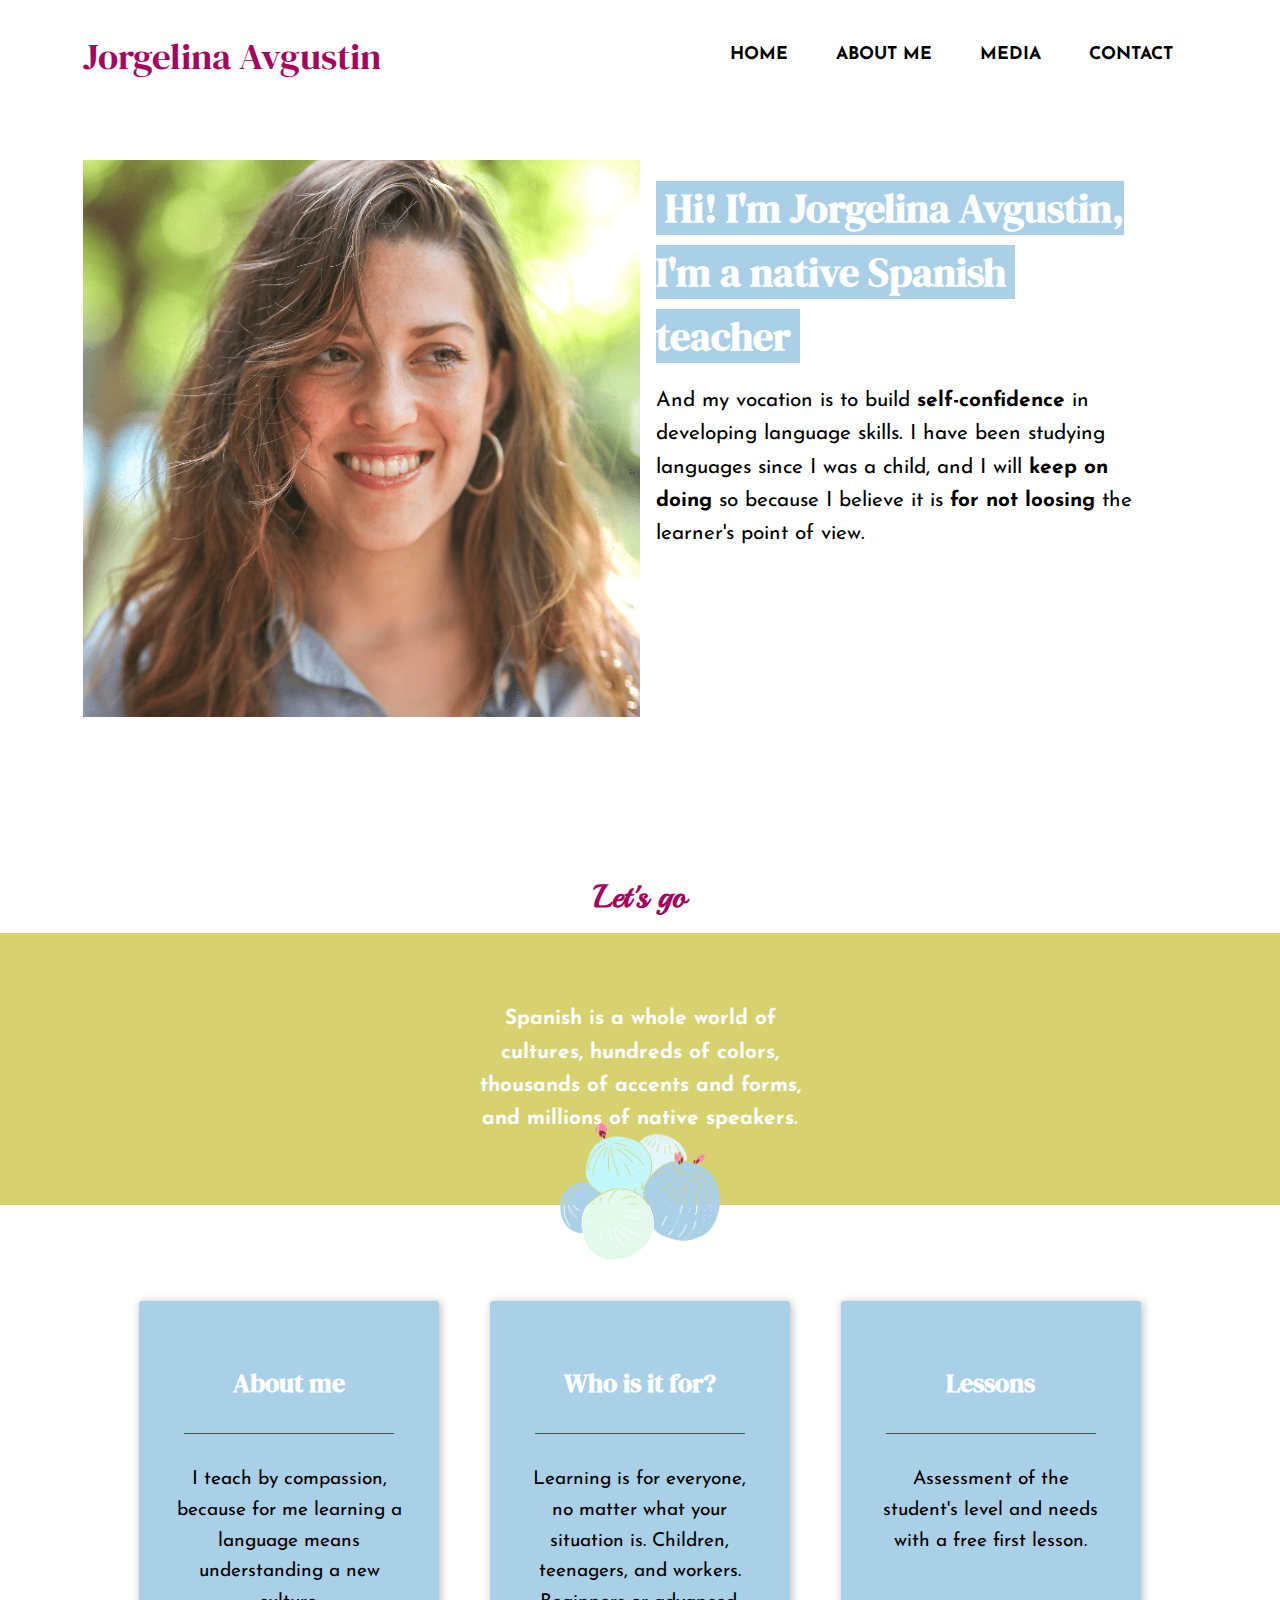
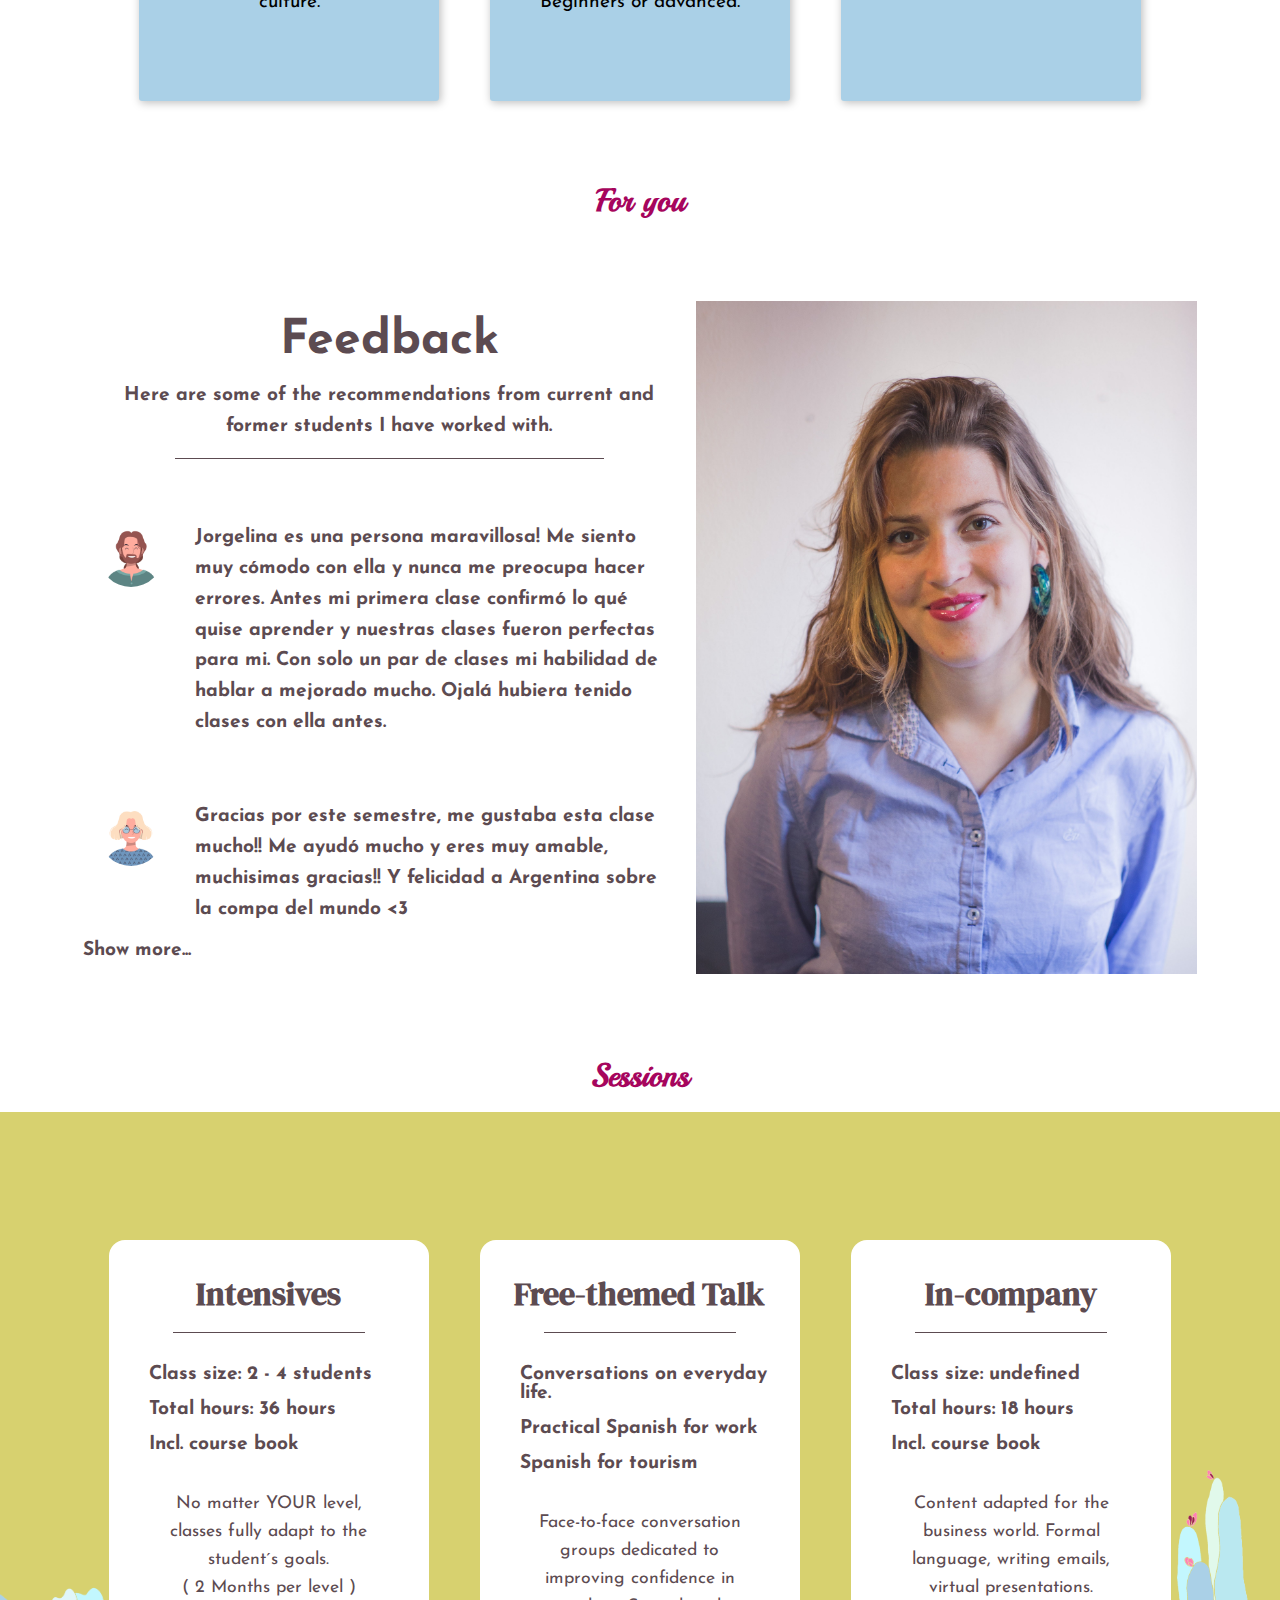
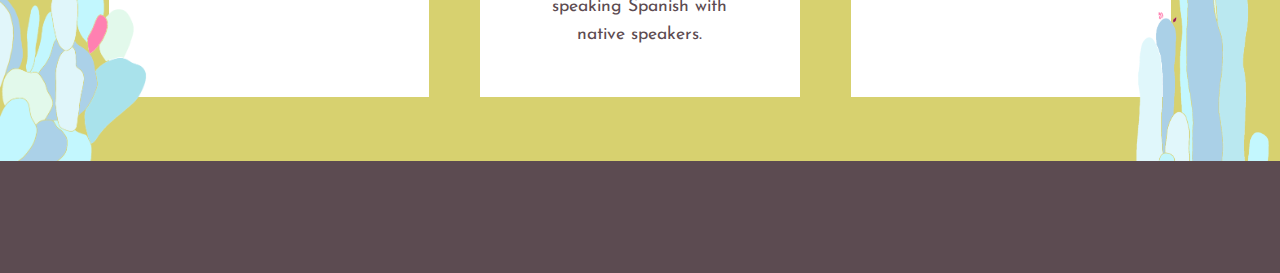
==== commit 4ff4ea96: "textos y videos" ====
--- a/index.html
+++ b/index.html
@@ -43,7 +43,7 @@
 I'm a native Spanish teacher 
 </h1>
                             <p class="padding-t1">And my vocation is to build <b>self-confidence</b> in developing language skills. 
-                                I have been studying languages since I was a child, and I will <b>keep on doing</b> so because I believe it is essential to <b>never lose</b> the learner's point of view. 
+                                I have been studying languages since I was a child, and I will <b>keep on doing</b> so because I believe it is <b>for not loosing</b> the learner's point of view. 
                             </p>
                            </article>
 
@@ -56,7 +56,7 @@
         
         <article class="informacion1">
             <div class=" container">
-                <p class="margin1">The Spanish is a whole world of cultures, hundreds of colors, thousands of accents and forms, 
+                <p class="margin1">Spanish is a whole world of cultures, hundreds of colors, thousands of accents and forms, 
                     and millions of native speakers.</p>
             </div>
             <img src="./Assets/redonditos (sin fondo).png" alt="">
@@ -78,7 +78,7 @@
             <aside class="about box-shadow-1 ">
                     <h3>Who is it for?</h3>
                     <div class="hr"></div>
-                    <p>Learning is for everyone, No matter what your situation is.  children, teenagers, and workers. 
+                    <p>Learning is for everyone, no matter what your situation is.  Children, teenagers, and workers. 
                         Beginners or advanced. </p>
                 
             </aside>
@@ -131,14 +131,14 @@
             <a href="#close" class="modal-close"><svg xmlns="http://www.w3.org/2000/svg" width="40" height="40" viewBox="0 0 24 24"><path d="M16.192 6.344L11.949 10.586 7.707 6.344 6.293 7.758 10.535 12 6.293 16.242 7.707 17.656 11.949 13.414 16.192 17.656 17.606 16.242 13.364 12 17.606 7.758z"/></svg></a>
             <div class="container text-center">
                 <h4>More Feedback</h4>
-                <div class="grande">
-                    <img src="" alt="">
-                    <img src="" alt="">
+                <div class="slider-box">
+                    <ul>
+                        <li><img src="Assets/comentario 3 .png" alt=""></li>
+                        <li><img src="Assets/comentario 5.png" alt=""></li>
+                        <li><img src="Assets/comentario 6.png" alt=""></li>
+                        <li><img src="Assets/comentario4.png" alt=""></li>
+                    </ul>
                 </div>
-                <ul class="puntos">
-                    <li class="punto"></li>
-                    <li class="punto"></li>
-                </ul>
             </div>
         </div>
     </article>
@@ -154,7 +154,7 @@
                             <LI  class="padding-t1">Total hours: 36 hours</LI>
                             <li  class="padding-t1">Incl. course book</li>
                         </ul>
-                        <p class="text-center padding-t1">No matter your level classes fully adapted to the goals of the students.</p>
+                        <p class="text-center padding-t1">No matter YOUR level, classes fully adapt to the student´s goals.</p>
                         <p class="text-center">( 2 Months per level )</p>
 
      
--- a/style.css
+++ b/style.css
@@ -174,7 +174,7 @@
   background-color: #fff;
   border-radius: .5rem;
   width: 90%;
-  height: 30rem;
+  height: 80vw;
   padding-top: 3rem;
 }
 .modal-close{
@@ -190,11 +190,13 @@
 @media screen and (min-width:768px){
   .modal-content{
     width: 70%;
+    height: 60vw;
   }
 }
 @media screen and (min-width:1024px){ 
   .modal-content{
-    width: 55%;
+    width: 40%;
+    height: 34vw;
   }
 }
 
@@ -565,6 +567,44 @@
 .informacion3:nth-last-child(1){
   padding-bottom: 5rem;
 }
+
+
+.slider-box{
+  width: 100%;
+  height: auto;
+  margin: 1rem auto 0;
+  overflow: hidden;
+}
+.slider-box ul{
+  display: flex;
+  padding: 0;
+  width: 400%;
+  animation: slide 20s infinite alternate ease-in-out;
+}
+.slider-box li{
+  width: 100%;
+  list-style: none;
+}
+.slider-box img{
+  width: 100%;
+  
+}
+@keyframes slide {
+  0%{margin-left: 0;}
+  20%{margin-left: 0;}
+
+  25%{margin-left: -100%;}
+  45%{margin-left: -100%;}
+  
+  50%{margin-left: -200%;}
+  70%{margin-left: -200%;}
+
+  75%{margin-left: -300%;}
+  100%{margin-left: -300%;}
+}
+
+
+
 /* ////////////////SECTION3 MEDIA QUERY//////////// */ 
 
 @media screen and (min-width:768px){
@@ -771,12 +811,18 @@
   margin-top: 1.5rem;
 }
 .cont-video{
+  display: flex;
+  justify-content: center;
+  align-items: center;
   margin-bottom: 2rem;
   margin-left: auto;
   margin-right: auto;
   width: 90%;
-  height: 13rem;
-  background-color: #2c2c2c;
+  height: 50vw;
+}
+.cont-video iframe{
+  width: 100%;
+  height: 100%;
 }
 
 
@@ -815,9 +861,6 @@
     bottom: 0;
     right: 0;
   }
-  .cont-video{
-    height: 23rem;
-  }
 }
 @media screen and (min-width:1024px){
   .m-cabecera{
@@ -833,7 +876,7 @@
   .cont-video{
 
     width: 70%;
-    height: 40rem;
+    height: 40vw;
     background-color: #2c2c2c;
   }
   .sinopsis p{
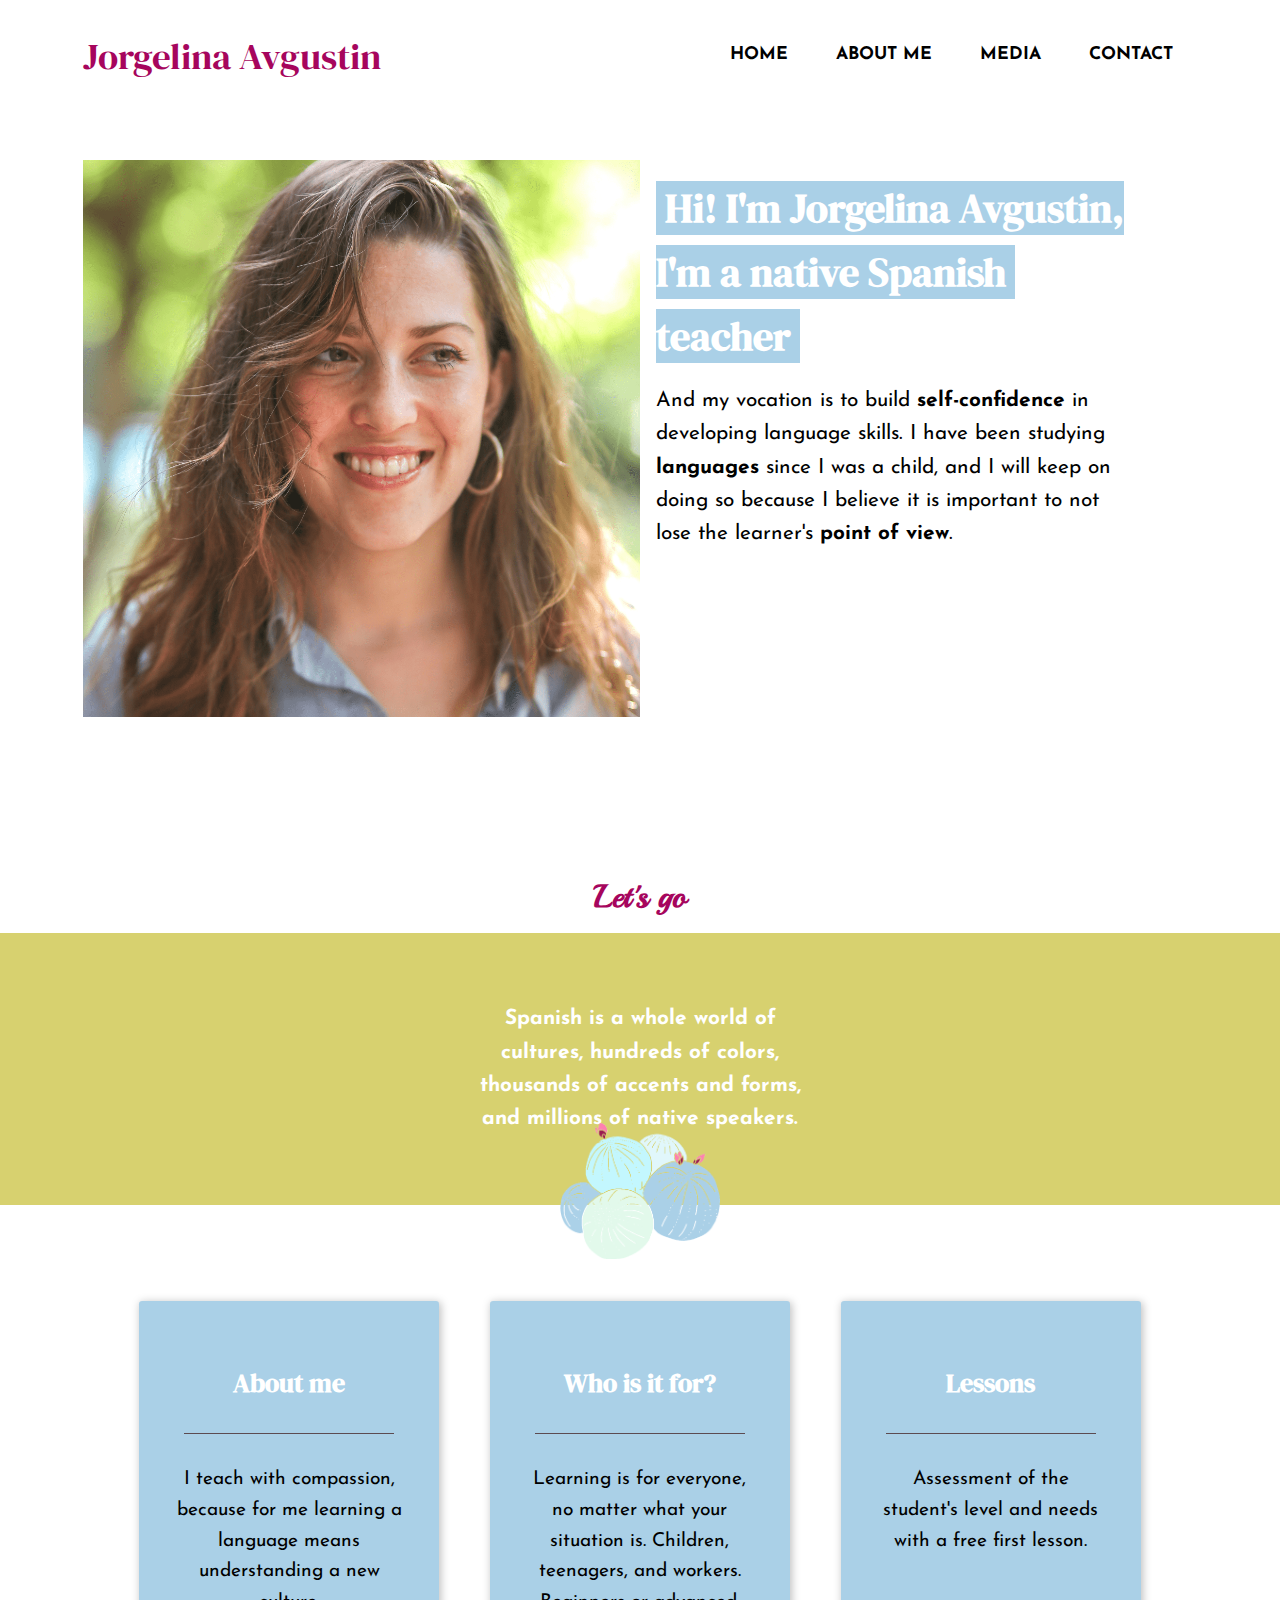
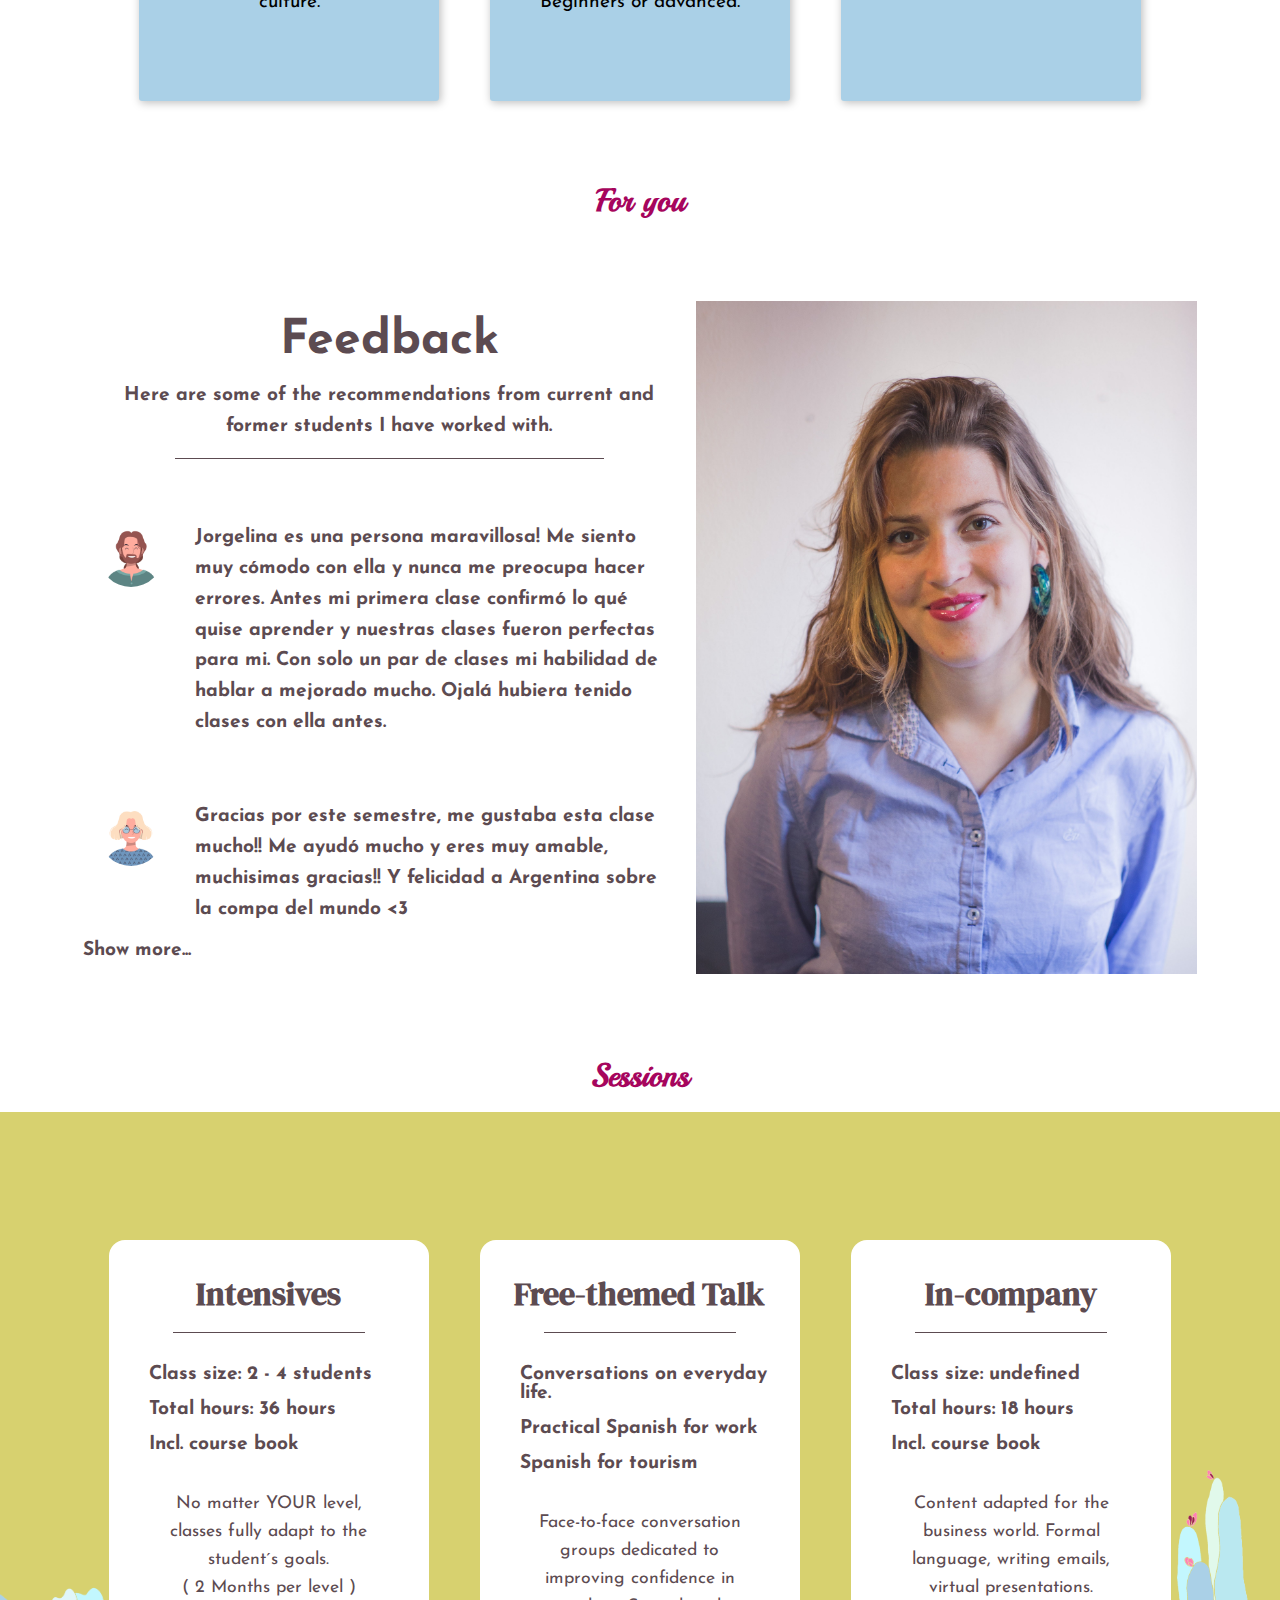
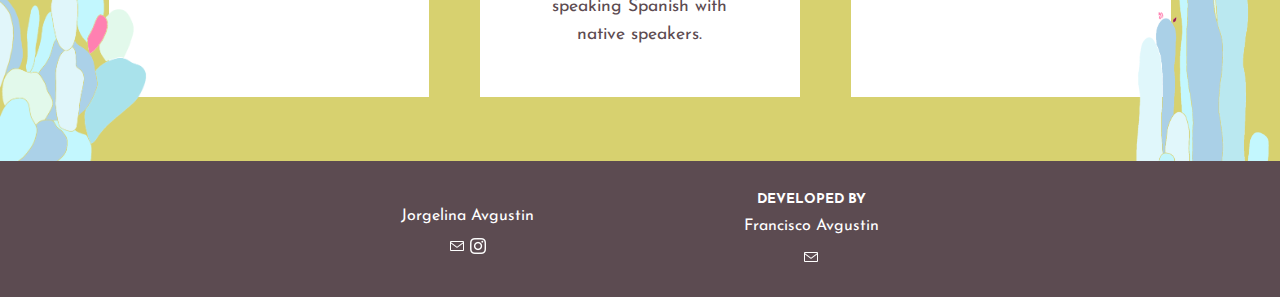
==== commit 3ccf7966: "contact" ====
--- a/index.html
+++ b/index.html
@@ -43,7 +43,7 @@
 I'm a native Spanish teacher 
 </h1>
                             <p class="padding-t1">And my vocation is to build <b>self-confidence</b> in developing language skills. 
-                                I have been studying languages since I was a child, and I will <b>keep on doing</b> so because I believe it is <b>for not loosing</b> the learner's point of view. 
+                                I have been studying <b>languages</b> since I was a child, and I will keep on doing so because I believe it is important to not lose the learner's <b>point of view</b>. 
                             </p>
                            </article>
 
@@ -69,7 +69,7 @@
                 <aside class="about box-shadow-1">
                     <h3>About me</h3>
                     <div class="hr"></div>
-                    <p>I teach by compassion, because for me learning a language means understanding a new culture.</p>
+                    <p>I teach with compassion, because for me learning a language means understanding a new culture.</p>
                 
             </aside>
       
@@ -196,6 +196,23 @@
         <img class="cac2" src="Assets/Cactusderecha (color nuevo sin fondo).png" alt="">
     </section>
     <section class="footer">
+        <article class="cont-footer">
+            <div class="f-info">
+                <p>Jorgelina Avgustin</p>
+                <div class="redes">
+                    <a href="mailto:consueloavgustin@gmail.com"><img src="Assets/correo.png" alt=""></a>
+                    <a href="https://www.instagram.com/jorgelina.avst?utm_source=ig_web_button_share_sheet&igsh=ZDNlZDc0MzIxNw==" target="_blank"><img src="Assets/instagram.png" alt=""></a>
+
+                </div>
+        </div>
+        <div class="f-info">
+            <h5> DEVELOPED BY</h5>
+            <p>Francisco Avgustin</p>
+            <div class="redes">
+                <a href="mailto:avgustinfrancisco1@gmail.com"><img src="Assets/correo.png" alt=""></a>
+            </div>
+    </div>
+        </article>
 
     </section>
 
--- a/style.css
+++ b/style.css
@@ -344,10 +344,42 @@
   
   /* *********** Footer ********** */
     .footer{
+      padding-top: 2rem;
       background-color: var(--darkk-color);
-      height: 7rem;
-    }
-
+      color: #fff;
+
+    }
+    .cont-footer{
+      display: flex;
+      align-items: center;
+      justify-content: center;
+      flex-direction: column;
+      margin-left: auto;
+      margin-right: auto;
+    }
+    
+    .footer a{
+    font-size: 1.5rem;
+    font-family: 'DM Serif Display', serif;
+    }
+    .f-info{
+    text-align: center;
+    margin-bottom: 1.5rem;
+    }
+    .f-info img{
+    width: 1rem;
+    }
+    .f-info h5{
+      margin-bottom: .5rem;
+    }
+    @media screen and (min-width:1024px){ 
+
+      .cont-footer{
+        width: 70%;
+        flex-direction: row;
+        justify-content: space-evenly;
+      }
+    }
 
 /* ************** Styles ************** */ 
 
@@ -752,16 +784,6 @@
 }
 }
 
-/* ////////////////  FOOTER  //////////// */ 
-/* .footer{
-  padding-top: 1rem;
-  background-color: var(--red-color);
-  color: #fff;
-  width: 100%;
-  height: 5rem;
-  font-size: 2rem;
-  font-family: 'DM Serif Display', serif;
-} */
 
 
 /* ------------------- MEDIA  ----------------- */ 
